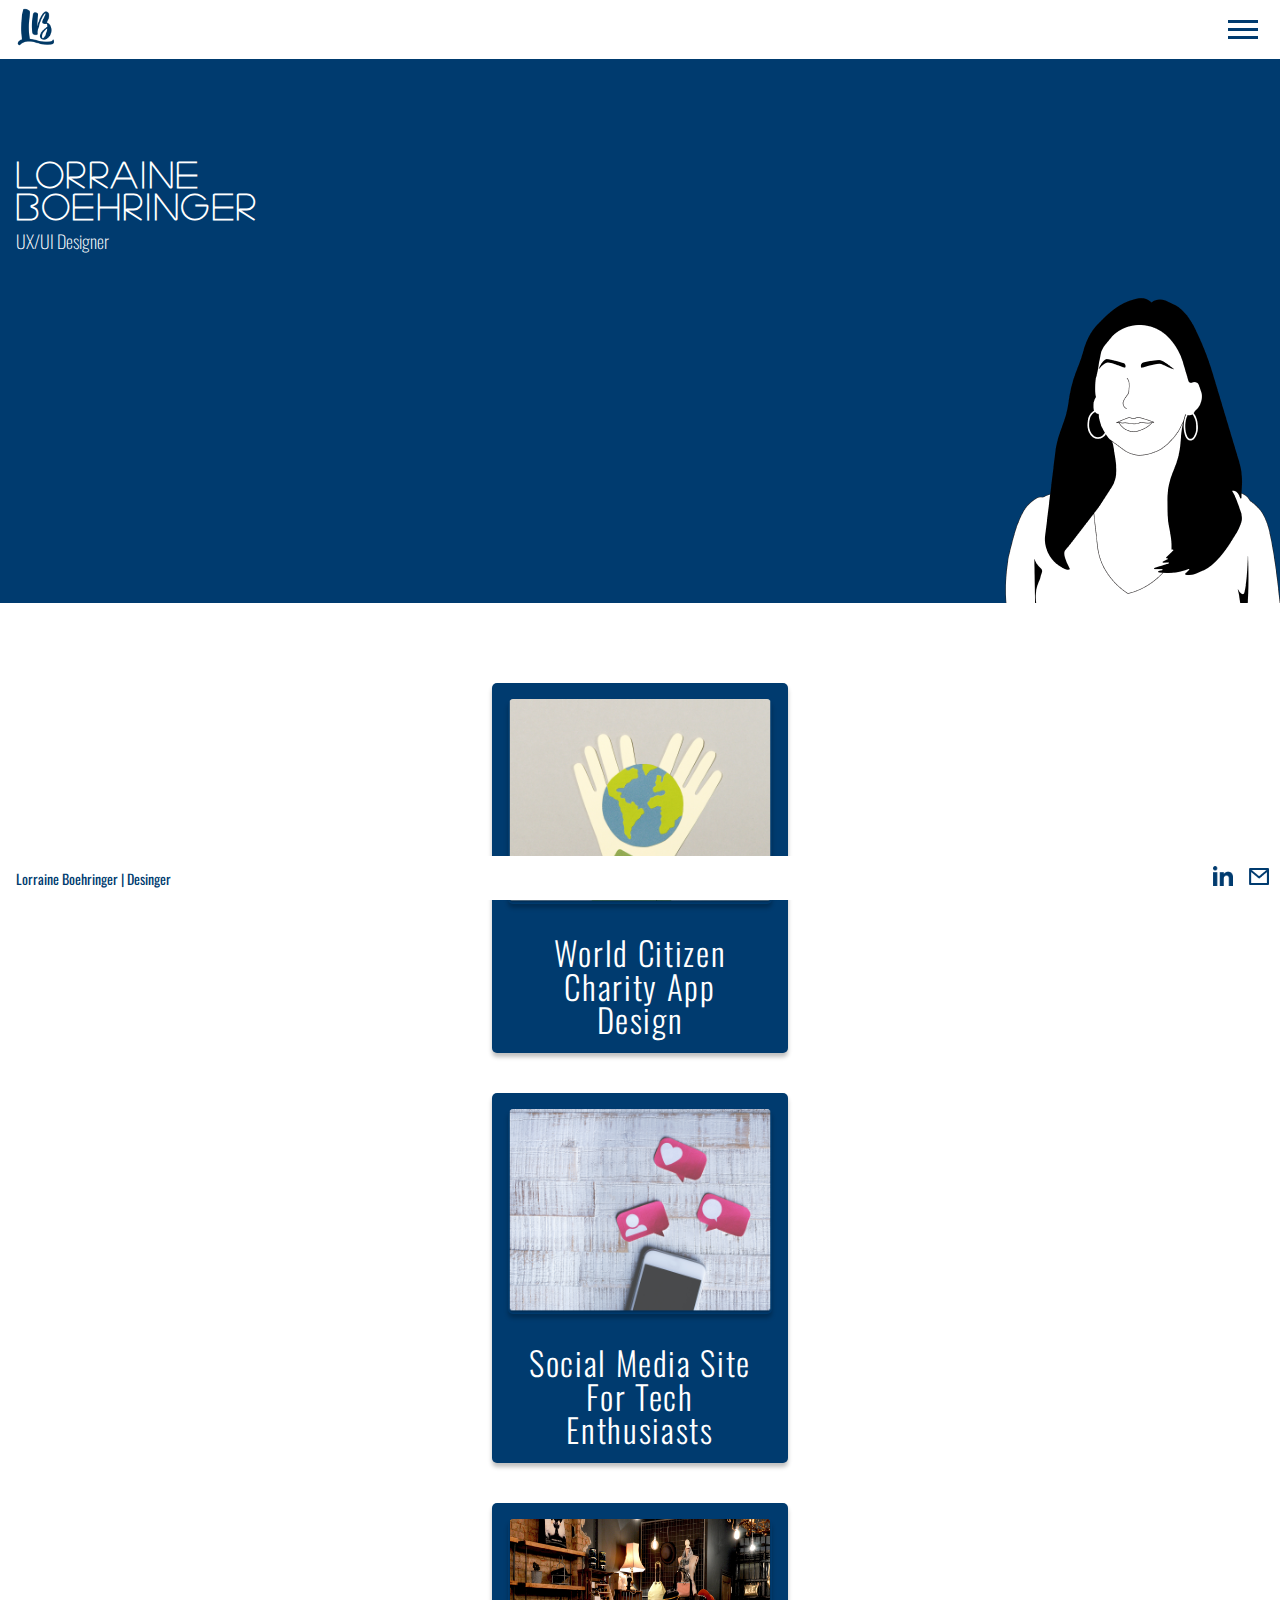
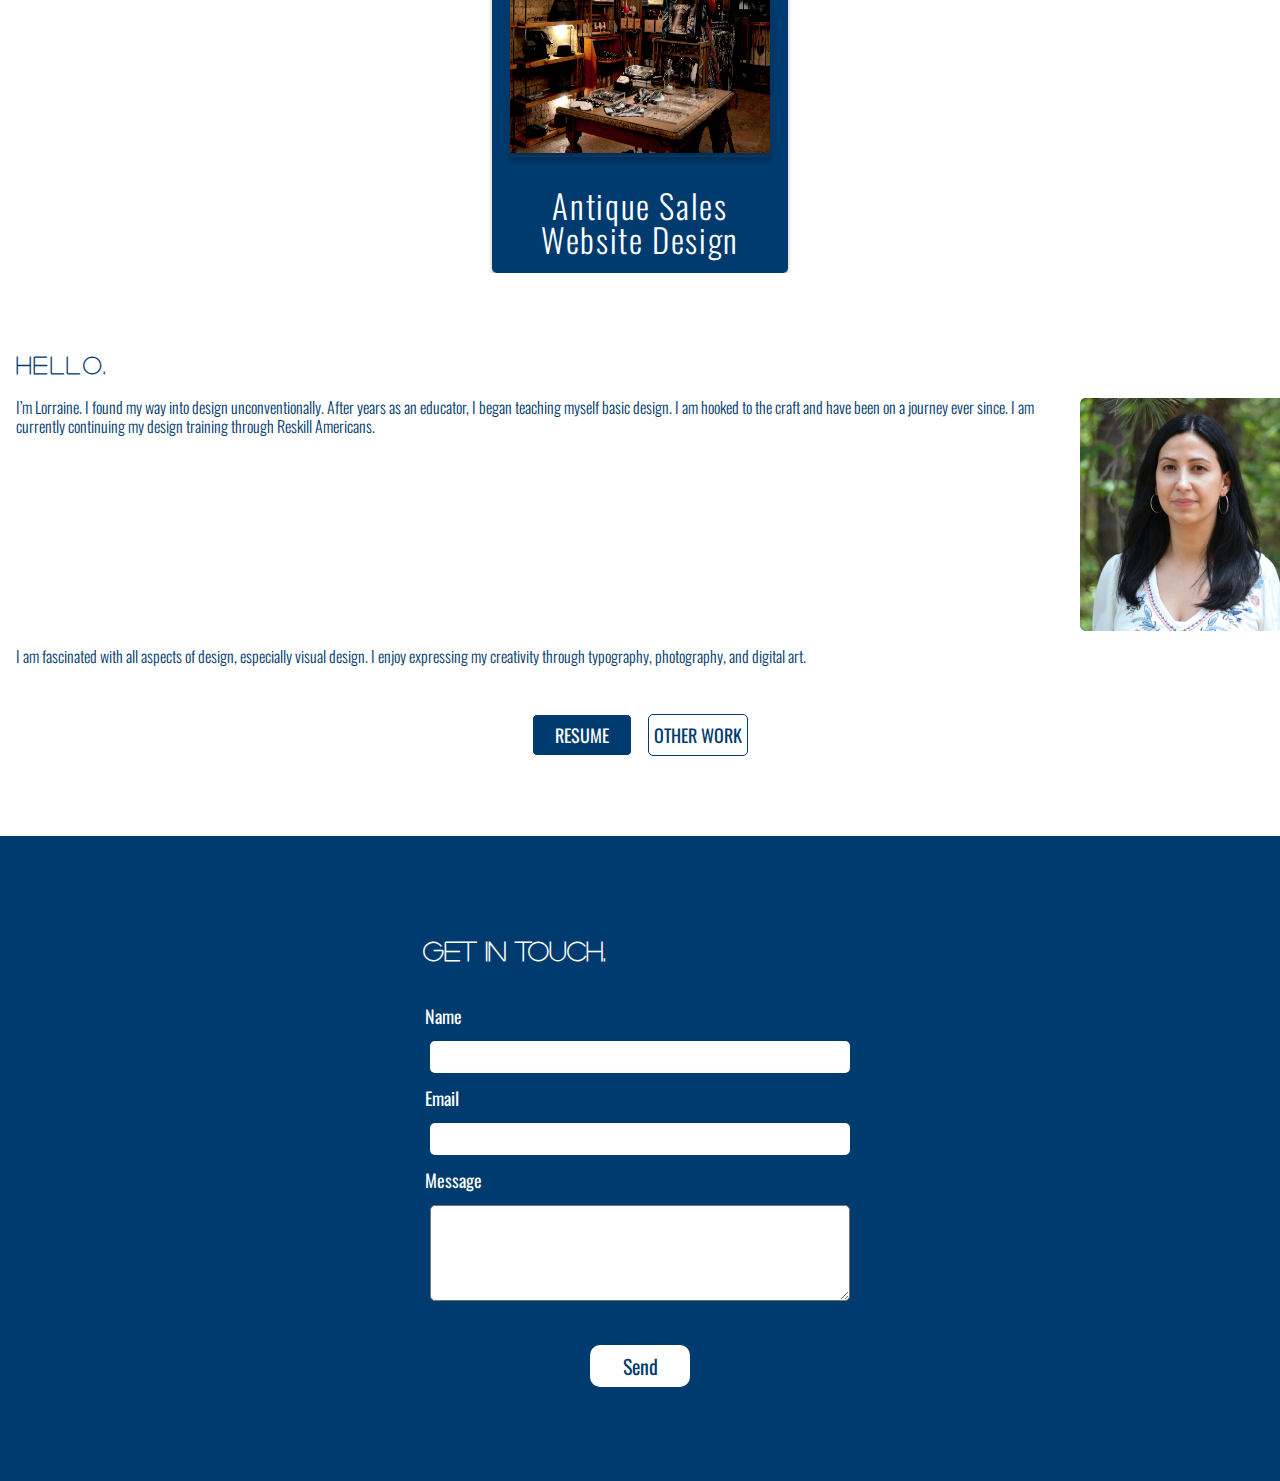
==== index.html @ 36d3a695 "mobile" ====
<!DOCTYPE html>
<html lang="en">

<head>
    <meta charset="UTF-8">
    <meta http-equiv="X-UA-Compatible" content="IE=edge">
    <meta name="viewport" content="width=device-width, initial-scale=1.0">
    <title>Lorraine Boehringer</title>
    <link rel="stylesheet" href="style.css">
    <link href="https://fonts.googleapis.com/css2?family=Oswald:wght@200;300;400;500&display=swap" rel="stylesheet">
</head>

<body>
    <nav>
        <div class="nav-bar">
            <a href="#"><img class="logo" src="img/LB Logo.png" alt=""></a>
        </div>
        <div class="hamB">
            <div class="line top-line"></div>
            <div class="line mid-line"></div>
            <div class="line bot-line"></div>
        </div>

        <ul class="nav-links">
            <li class="close">Close</li>
            <li><a href="#project-link">Work <img class="nav-icons" src="img/Work.png" alt="breifcase icon"></a></li>
            <li><a href="#about-link">About <img class="nav-icons" src="img/About.png"
                        alt="paper with exclamation point icon"></a></li>
            <li><a href="#contact-link">Contact <img class="nav-icons" src="img/Contact.png" alt="email icon"></a></li>
        </ul>
    </nav>

    <div class="overlay"></div>

    <div class="land-container">
        <div>
            <h1>Lorraine <br> Boehringer</h1>
            <h3>UX/UI Designer</h3>
        </div>
        <img class="lor-outline" src="img/LG.png" alt="drawing of Lorraine">
    </div>

    <div class="project-container">
        <div class="project-img">
            <img src="img/Rectangle 3.png" alt="">
            <p>World Citizen Charity App Design</p>
        </div>
        <div class="project-img">
            <img src="img/Rectangle 4.png" alt="">
            <p>Social Media Site For Tech Enthusiasts</p>
        </div>
        <div class="project-img">
            <img src="img/Rectangle 5.png" alt="">
            <p>Antique Sales Website Design</p>
        </div>
    </div>

    <div class="about-container">
        <h2>Hello.</h2>
        <div class="about-info">
            <div class="text-img">
                <p>I’m Lorraine. I found my way into design unconventionally. After years as an educator, I began
                    teaching
                    myself basic design. I am hooked to the craft and have been on a journey ever since. I am currently
                    continuing my design training through Reskill Americans.
                </p>
                <img src="img/LB Pic.png" alt="Lorraine">
            </div>

            <p>
                I am fascinated with all aspects of design, especially visual design. I enjoy expressing my creativity
                through typography, photography, and digital art.
            </p>
        </div>
        <div class="resume-container">
            <a href="#">
                <div class="resume-work resume">RESUME</div>
            </a>
            <a href="#">
                <div class="resume-work work">OTHER WORK</div>
            </a>
        </div>
    </div>

    <div class="email-container">
        <h2>GET IN TOUCH.</h2>
        <form class="email-form" action="https://formsubmit.co/logo1980@gmail.com" method="POST">
            <label for="name">Name</label>
            <input class="nameEmail" id="name" type="text" name="name" placeholder="" required>
            <label for="email">Email</label>
            <input class="nameEmail" id="email" type="email" name="email" placeholder="">
            <label for="message">Message</label>
            <textarea class="message-box" id="message" rows="5" cols="60" name="message" placeholder=""></textarea>
            <input type="hidden" name="_subject" value="New submission!">
            <!-- <input type="email" name="email" required> -->
            <!-- <input type="hidden" name="_next" value="https://yourdomain.co/thanks.html"> -->
            <button type="submit">Send</button>
        </form>
    </div>

    <footer>
        <p>Lorraine Boehringer | Desinger</p>
        <div class="foot-img-container">
            <a href="#"><img class="foot-img" src="img/linkedin.png" alt="linkedin icon"></a>
            <a href="#"><img class="foot-img" src="img/email.png" alt="linkedin icon"></a>
        </div>
    </footer>

    <script src="app.js"></script>
</body>


</html>
---- style.css ----
@font-face {
    font-family: 'Marzo';
    src: url(FontsFree-Net-marzo.ttf);
}

* {
    padding: 0;
    margin: 0;
    box-sizing: border-box;
}
  
body {
    display: flex;
    flex-direction: column;
    background-color: #003B6F;
    min-height: 100vh;
}

.nav-bar {
    position: fixed;
    width: 100%;
    background-color: #FFFFFF;
    display: flex;
    justify-content: space-between;
    align-items: center;
}

.logo {
    width: 40px;
    height: auto;
    margin: 8px 0 8px 16px;
}

.nav-links {
    display: flex;
    flex-direction: column;
    /* justify-content: space-around; */
    align-items: flex-end;
    text-decoration: none;
    list-style: none;
    gap: 35px;
    margin-right: 40px;
    font-family: 'Oswald', sans-serif;
    font-size: 14px;

    /* margin-left: auto; */
    position: fixed;
    top: 0;
    right: -40px;
    background-color: #FFFFFF;
    height: 100vh;
    width: 80%;
    clip-path: inset(0% 0% 0% 100%);
    -webkit-clip-path: inset(0% 0% 0% 100%);
    transition: all 1s ease-out;
    z-index: 3;
}

.nav-links li {
    padding: 15px 25px 0 0;
}

.close {
    margin: 2px 46px 0 0;
    cursor: pointer;
}

.nav-icons {
    height: 24px;
    width: auto;
}

.nav-links a {
    text-decoration: none;
    color: #003B6F;
    display: flex;
    align-self: center;
    gap: 24px;
}

.nav-links.open {
    /* how far the mobile nav extends */
    clip-path: inset(0% 0% 0% 0%);
    -webkit-clip-path: inset(0% 0% 0% 0%);
    background-color: #FFFFFF;
}

.nav-links a:hover,
.close:hover {
    color: #A33E94;
}

.hamB {
    position: fixed;
    cursor: pointer;
    right: 1px;
    top: 15px;
    /* transform: translate(-5%, -50%); */
    z-index: 4;
    margin-right: 16px;
}

.hamB:hover .line{
    background: #A33E94;
}

.line {
    width: 30px;
    height: 3px;
    background: #003B6F;;
    margin: 5px;
    /* speed/effect of hamB to x */
    transition: transform 150ms ease-in-out, opacity 200ms linear;
}



/* rotates one line into part of the X */
.open .mid-line {
    transform: rotate(45deg);
}
  
/* makes one line dissapear */
.open .top-line {
    opacity: 0;
}
  
/* rotates another line into part of the X */
.open .bot-line {
    transform: rotate(135deg) translate(-6px, 5px);
}


.overlay {
    position: fixed; /* Sit on top of the page content */
    display: none; /* Hidden by default */
    width: 100%; /* Full width (cover the whole page) */
    height: 100%; /* Full height (cover the whole page) */
    top: 0;
    left: 0;
    right: 0;
    bottom: 0;
    background-color: rgba(0,0,0,0.5); /* Black background with opacity */
    z-index: 1;
    /* cursor: pointer; */
}

.open .overlay {
    display: initial;
}

.land-container {
    display: flex;
    flex-direction: column;
    justify-content: space-between;
    /* flex-grow: 1; */
    color: #FFFFFF;
    
    gap: 28px;
}

.land-container h1 {
    font-family: 'Marzo', sans-serif;
    font-size: 36px;
    margin: 160px 0 4px 16px;
    letter-spacing: 0.1em;
    line-height: 89.98%;
    /* font-style: normal; */
    /* font-weight: 400; */
}

.land-container h3 {
    font-size: 18px;
    font-family: 'Oswald', sans-serif;
    font-style: normal;
    font-weight: 200;
    font-size: 18px;
    line-height: 27px;
    margin: 0 0 0 16px;
}

.lor-outline {
    width: 278px;
    /* width: 400px; */
    height: auto;
    /* margin-left: 82px; */
    align-self: flex-end;
    /* width: 890px;
    height: 589px; */
}

.project-container {
    display: flex;
    flex-direction: column;
    background-color: #FFFFFF;
    gap: 40px;
    padding-top: 80px;
}

.project-img {
    display: flex;
    flex-direction: column;
    align-items: center;
    justify-content: center;
    background: #003B6F;
    box-shadow: 0px 4px 4px rgba(0, 0, 0, 0.25);
    border-radius: 5px;
    align-self: center;
    width: 296px;
    height: 370px;
    margin: 0 32px 0 32px;
}

.project-img img {
    width: 264px;
    height: 238px;
    box-shadow: 0px 4px 4px rgba(0, 0, 0, 0.25);
    border-radius: 5px;
    margin: 16px 16px 0 16px;
}

.project-img p {
    font-family: 'Oswald', sans-serif;
    font-weight: 300;
    font-size: 33px;
    line-height: 102.48%;
    text-align: center;
    letter-spacing: 0.05em;
    color: #FFFFFF;
    margin: 32px 30px 16px 30px;
}

.about-container {
    display: flex;
    flex-direction: column;
    align-items: center;
    background: #FFFFFF;
    
}

.about-container h2 {
    align-self: flex-start;
    color: #003B6F;
    font-family: 'Marzo', sans-serif;
    font-size: 24px;
    letter-spacing: 0.1em;
    text-align: left;
    margin: 84px 0 24px 16px;
}

.about-info {
    font-family: 'Oswald', sans-serif;
    font-size: 16px;
    font-style: normal;
    font-weight: 300;
    line-height: 120%;
    text-align: left;
    color: #003B6F;
    margin-left: 16px;
}

.text-img {
    display: flex;
    /* margin-bottom: 32px; */
}

.text-img img {
    width: 200px;
    height: 233px;
    border-radius: 5px 0px 0px 5px;
    margin-bottom: 16px;
}

.resume-container {
    display: flex;
    justify-content: center;
    font-family: 'Oswald', sans-serif;
    font-size: 18px;
    line-height: 27px;
    text-decoration: none;
    gap: 16px;
    margin-top: 32px;
}

.resume-container a {
    text-decoration: none;
}

.resume-work {
    width: 100px;
    height: 42px;
    border-radius: 5px;
    display: flex;
    align-items: center;
    justify-content: center;
    margin: 16px 0 80px 0;
}

.resume {
    background: #003B6F;
    color: #FFFFFF;
    border: 1px solid #FFFFFF;
}

.work {
    background: #FFFFFF;
    color: #003B6F;
    border: 1px solid #003B6F;
}

.email-container {
    display: flex;
    flex-direction: column;
    align-self: center;
    gap: 10px;
    /* width: 90%; */
    /* max-width: 700px; */
    /* height: fit-content; */
    /* font-family: 'Roboto', sans-serif; */
    font-size: 18px;
    color: white;
    padding: 10px 10px 20px 10px;
}

.email-container h2 {
    font-family: 'Marzo', sans-serif;
    margin: 96px 0 32px 16px;
}

.email-form {
    display: flex;
    flex-direction: column;
    align-self: center;
    align-items: center;
    /* width: 100%; */
    /* height: fit-content; */
    gap: 12px;
    /* margin-top: 20px; */
    font-family: 'Oswald', sans-serif;
}

.email-form label {
    align-self: flex-start;
    margin-left: 18px;
}



.email-form input {
    width: 90%;
    border-radius: 5px;
    border-style: none;
    padding: 15px;
    /* font-family: 'Oswald', sans-serif; */
    font-size: 15px;
}

.nameEmail {
    height: 32px;
}

.message-box {
    height: 96px;
    width: 90%;
    border-radius: 5px;
    padding: 15px;
    font-family: 'Oswald', sans-serif;
    font-size: 15px;
}

.email-form button {
    border-radius: 10px;
    background-color: white;
    width: 100px;
    height: 42px;
    /* height: 50px;
    width: 90%; */
    align-self: center;
    border-style: none;
    margin: 32px 0 74px 0;
    font-family: 'Oswald', sans-serif;
    font-size: 20px;
    color: #003B6F;

    background: #FFFFFF;

}

footer {
    position: fixed;
    bottom: 0px;
    width: 100%;
    font-family: 'Oswald', sans-serif;
    font-size: 14px;
    /* font-weight: 300; */
    background-color: #FFFFFF;
    color: #003B6F;
    /* height: 56px; */
    display: flex;
    justify-content: space-between;
    align-items: center;
    padding: 10px 0 10px 16px;
    /* z-index: 1; */
}

.foot-img-container {
    display: flex;
    align-items: center;
    gap: 16px;
    margin-right: 11px;
}

.foot-img {
    width: 20px;
    height: auto;
}
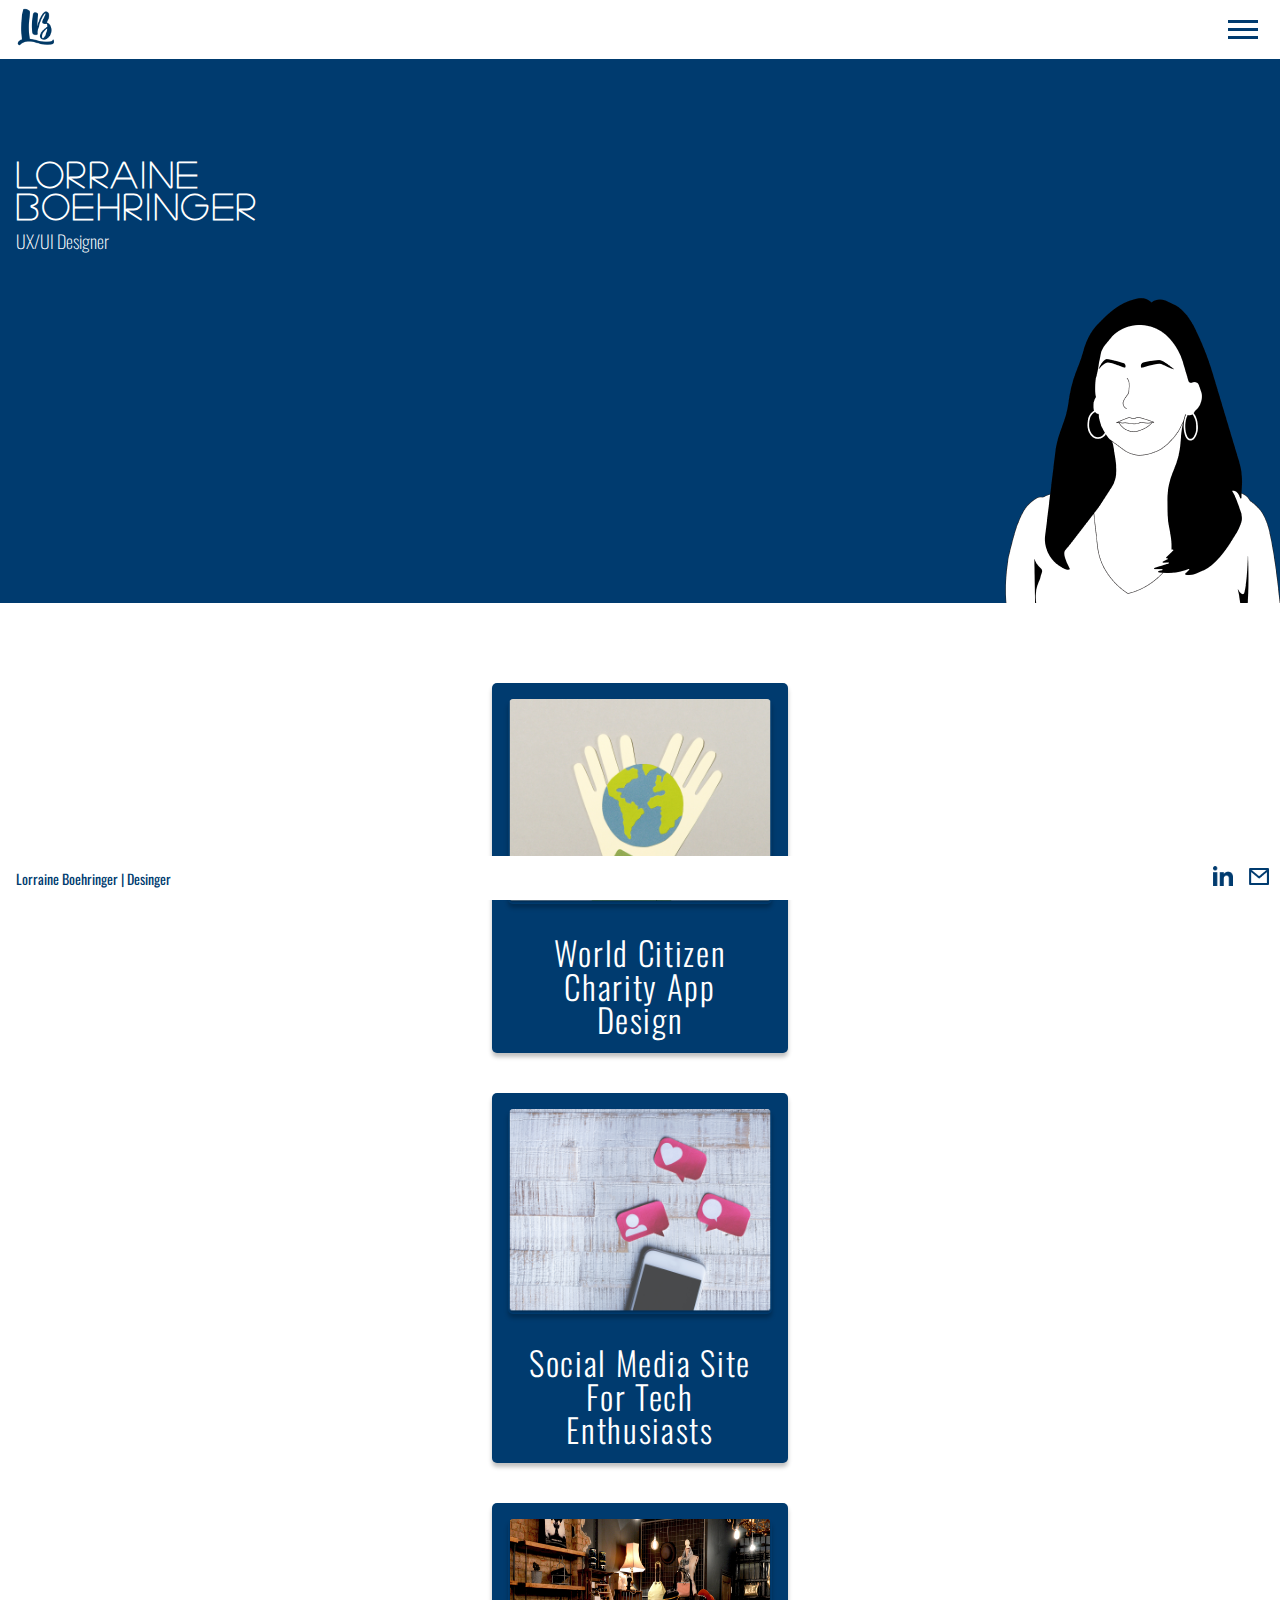
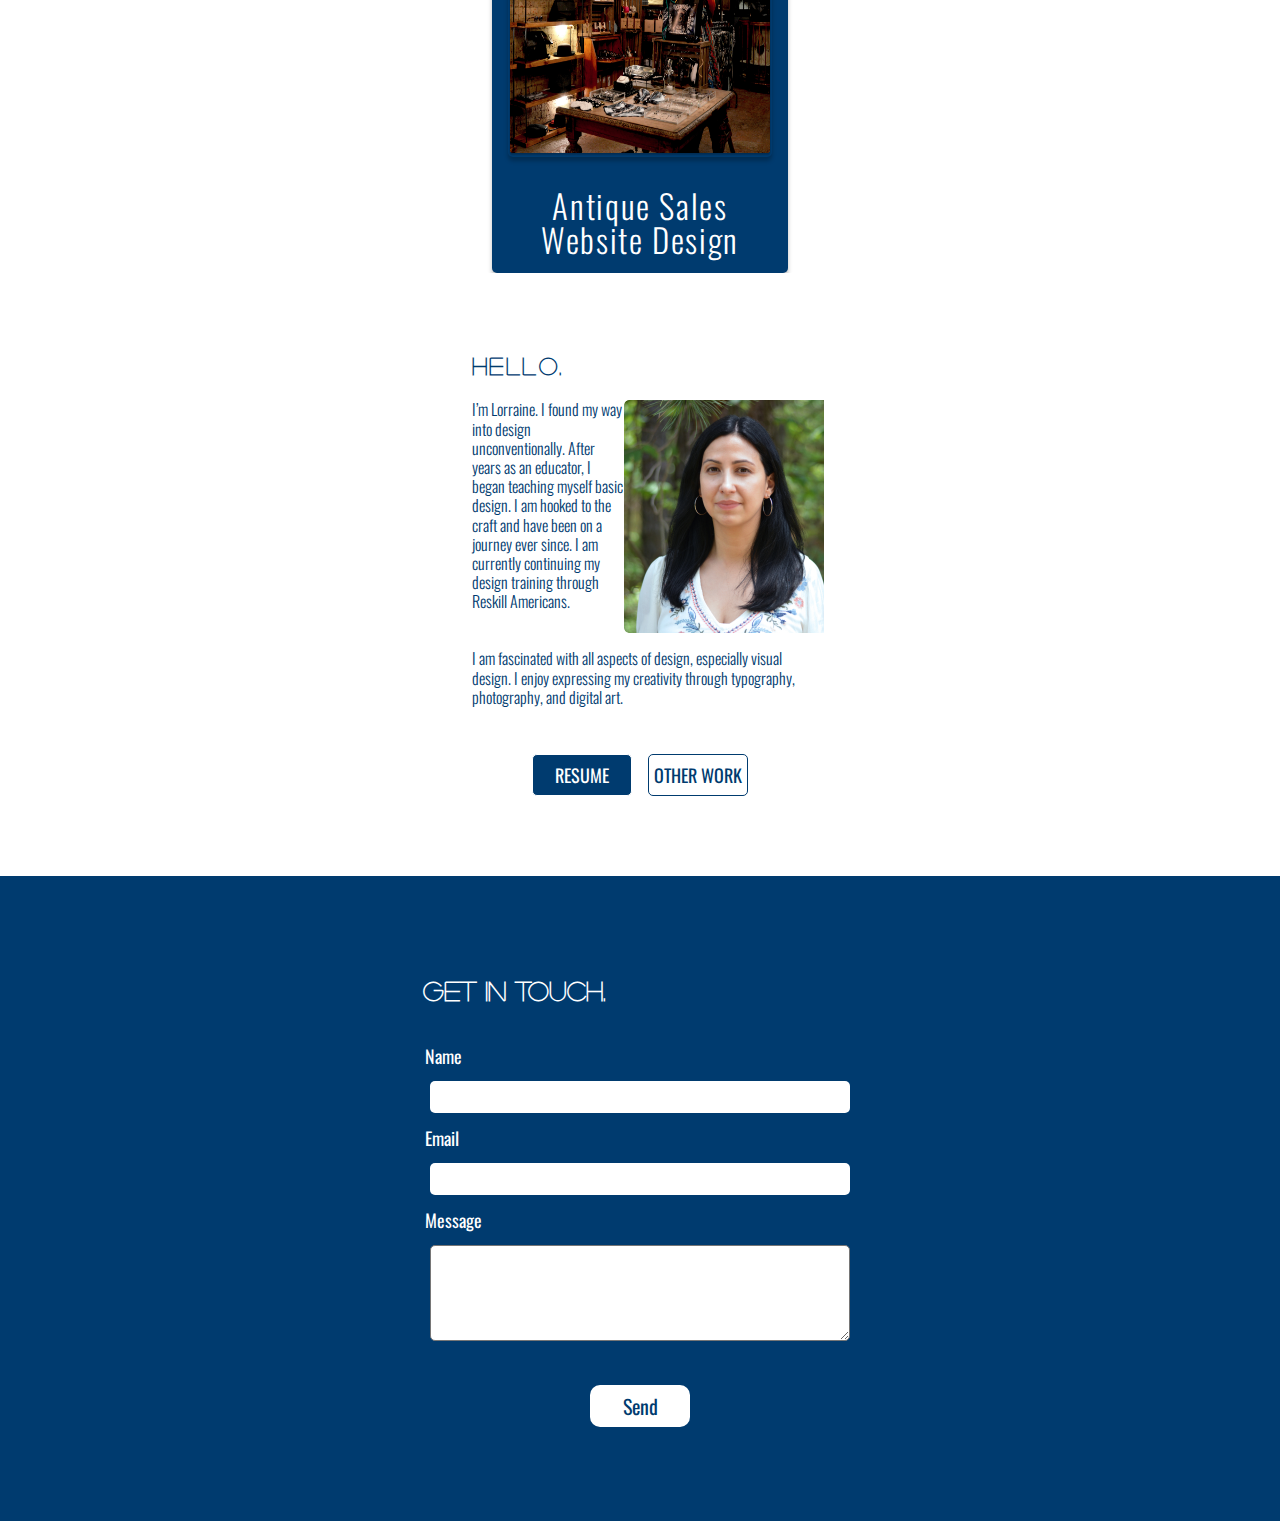
==== commit e9823ad7: "mobile about fix" ====
--- a/index.html
+++ b/index.html
@@ -56,8 +56,8 @@
     </div>
 
     <div class="about-container">
-        <h2>Hello.</h2>
         <div class="about-info">
+            <h2>Hello.</h2>
             <div class="text-img">
                 <p>I’m Lorraine. I found my way into design unconventionally. After years as an educator, I began
                     teaching
@@ -67,7 +67,7 @@
                 <img src="img/LB Pic.png" alt="Lorraine">
             </div>
 
-            <p>
+            <p class="about-bottom">
                 I am fascinated with all aspects of design, especially visual design. I enjoy expressing my creativity
                 through typography, photography, and digital art.
             </p>
@@ -84,7 +84,7 @@
 
     <div class="email-container">
         <h2>GET IN TOUCH.</h2>
-        <form class="email-form" action="https://formsubmit.co/logo1980@gmail.com" method="POST">
+        <form class="email-form" action="https://formsubmit.co/lboehringer10@gmail.com" method="POST">
             <label for="name">Name</label>
             <input class="nameEmail" id="name" type="text" name="name" placeholder="" required>
             <label for="email">Email</label>
--- a/style.css
+++ b/style.css
@@ -100,9 +100,9 @@
     margin-right: 16px;
 }
 
-.hamB:hover .line{
+/* .hamB:hover .line{
     background: #A33E94;
-}
+} */
 
 .line {
     width: 30px;
@@ -245,7 +245,7 @@
     font-size: 24px;
     letter-spacing: 0.1em;
     text-align: left;
-    margin: 84px 0 24px 16px;
+    margin: 84px 0 24px 0;
 }
 
 .about-info {
@@ -264,11 +264,21 @@
     /* margin-bottom: 32px; */
 }
 
+.text-img p {
+    width: 152px;
+    height: 209px;
+}
+
 .text-img img {
     width: 200px;
     height: 233px;
     border-radius: 5px 0px 0px 5px;
     margin-bottom: 16px;
+}
+
+.about-bottom {
+    width: 344px;
+    height: 57px;
 }
 
 .resume-container {
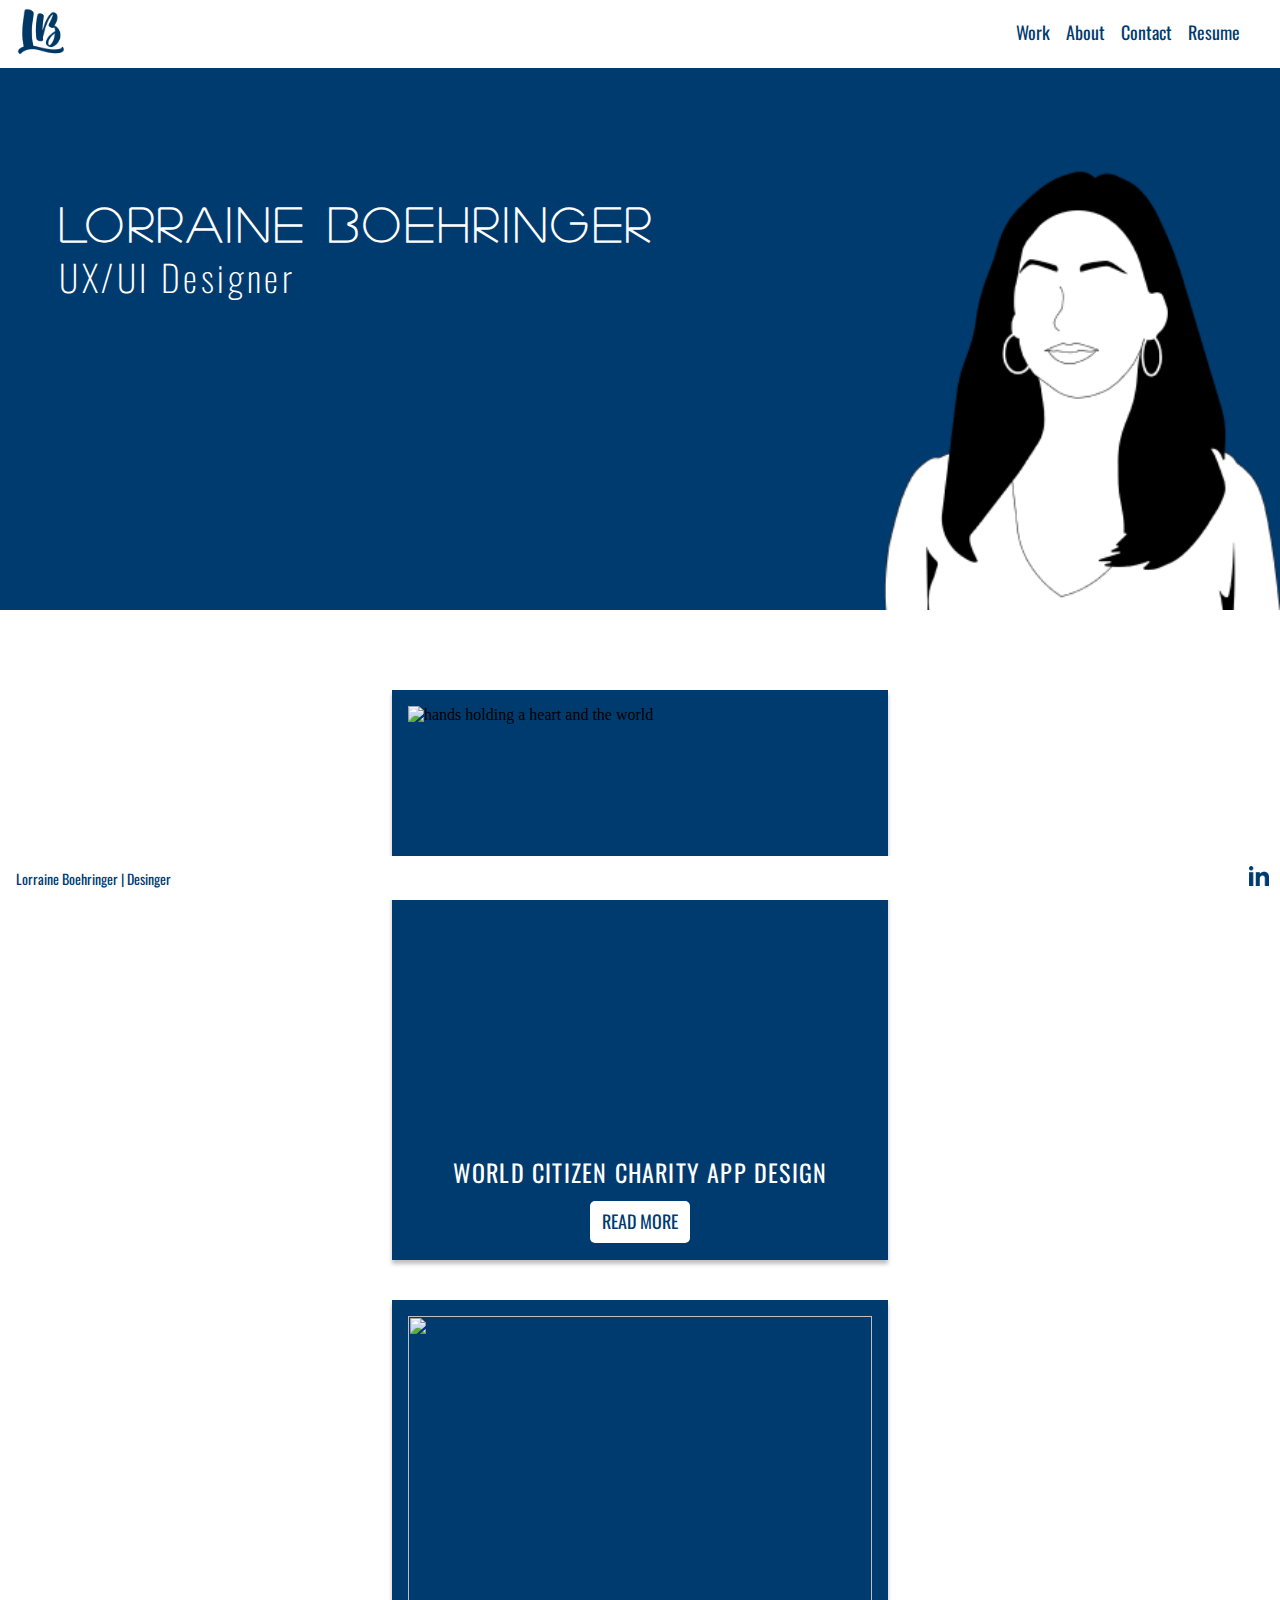
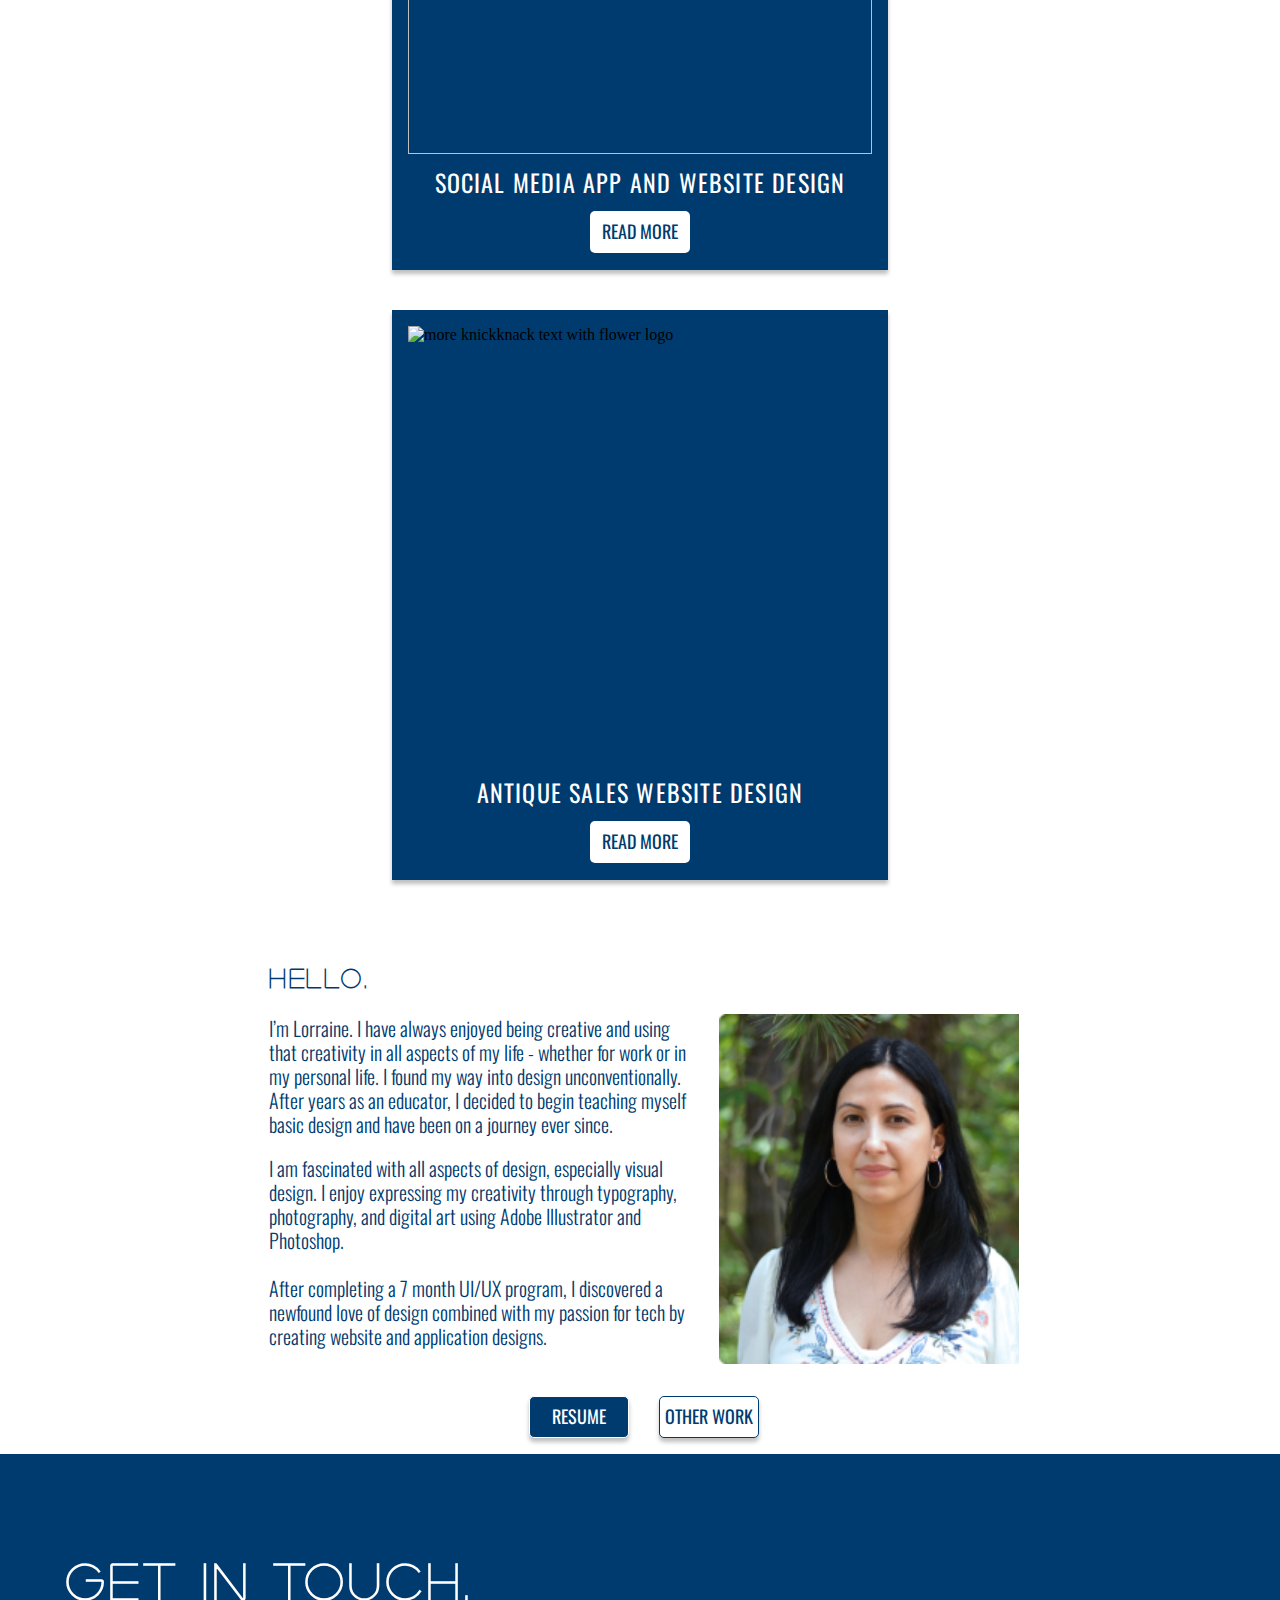
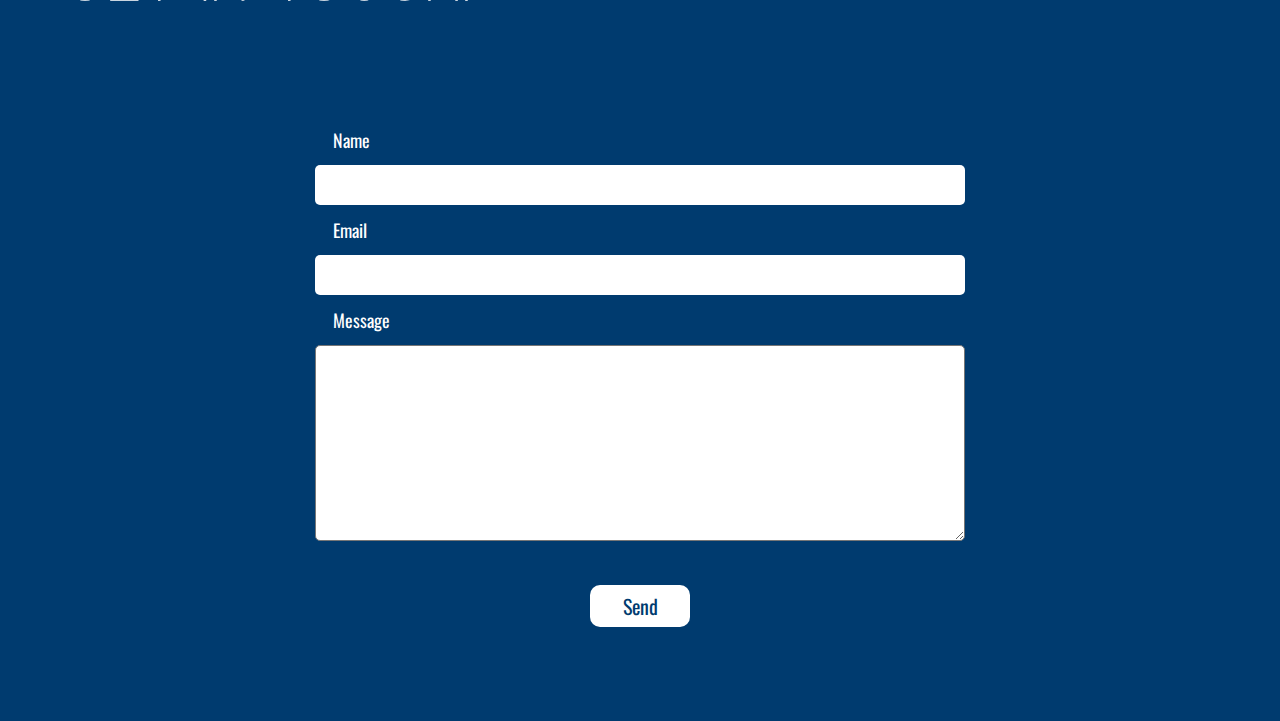
==== commit 61aa9caf: "project pages path fix" ====
--- a/index.html
+++ b/index.html
@@ -13,7 +13,7 @@
 <body>
     <nav>
         <div class="nav-bar">
-            <a href="#"><img class="logo" src="img/LB Logo.png" alt=""></a>
+            <a href="#"><img class="logo" src="img/LB Logo.png" alt="initials LG"></a>
         </div>
         <div class="hamB">
             <div class="line top-line"></div>
@@ -22,92 +22,104 @@
         </div>
 
         <ul class="nav-links">
-            <li class="close">Close</li>
             <li><a href="#project-link">Work <img class="nav-icons" src="img/Work.png" alt="breifcase icon"></a></li>
             <li><a href="#about-link">About <img class="nav-icons" src="img/About.png"
                         alt="paper with exclamation point icon"></a></li>
             <li><a href="#contact-link">Contact <img class="nav-icons" src="img/Contact.png" alt="email icon"></a></li>
+            <li><a target="_blank" href="Lorraine's Resume.pdf">Resume <img class="nav-icons" src="img/Resume.png" alt="resume icon"></a></li>
         </ul>
     </nav>
 
     <div class="overlay"></div>
 
-    <div class="land-container">
+    <header class="land-container ">
         <div>
-            <h1>Lorraine <br> Boehringer</h1>
-            <h3>UX/UI Designer</h3>
+            <h1>Lorraine Boehringer</h1>
+            <h2>UX/UI Designer</h2>
         </div>
         <img class="lor-outline" src="img/LG.png" alt="drawing of Lorraine">
-    </div>
+    </header>
 
-    <div class="project-container">
-        <div class="project-img">
-            <img src="img/Rectangle 3.png" alt="">
-            <p>World Citizen Charity App Design</p>
+    <main>
+        <div class="project-container" id="project-link">
+            <div class="project-img">
+                <img src="img/hands.png" alt="hands holding a heart and the world">
+                <div class="project-button-container">
+                    <p class="project-title">WORLD CITIZEN CHARITY APP DESIGN</p>
+                    <p class="project-description">Donating made easier</p>
+                    <a href="project-1.html">
+                        <p>READ MORE</p>
+                    </a>
+                </div>
+            </div>
+            <div class="project-img proj-2">
+                <img src="img/SMA.png" alt="">
+                <div class="project-button-container">
+                    <p class="project-title">SOCIAL MEDIA APP AND WEBSITE DESIGN</p>
+                    <p class="project-description">Social media for tech enthusiasts</p>
+                    <a href="project-2.html">
+                        <p>READ MORE</p>
+                    </a>
+                </div>
+            </div>
+            <div class="project-img proj-3">
+                <img src="img/more knick.png" alt="more knickknack text with flower logo">
+                <div class="project-button-container">
+                    <p class="project-title">ANTIQUE SALES WEBSITE DESIGN</p>
+                    <p class="project-description">Antique e-Commerce</p>
+                    <a href="project-3.html">
+                        <p>READ MORE</p>
+                    </a>
+                </div>
+            </div>
         </div>
-        <div class="project-img">
-            <img src="img/Rectangle 4.png" alt="">
-            <p>Social Media Site For Tech Enthusiasts</p>
+
+        <div class="about-container" id="about-link">
+            <div class="about-info">
+                <h3 class="hello">Hello.</h3>
+                <p class="p1">I’m Lorraine. I have always enjoyed being creative and using that creativity in all aspects of my life - whether for work or in my personal life. I found my way into design unconventionally. After years as an educator, I decided to begin teaching myself basic design and have been on a journey ever since.
+
+                </p>
+                <p class="p2">
+                    I am fascinated with all aspects of design, especially visual design. I enjoy expressing my creativity through typography, photography, and digital art using Adobe Illustrator and Photoshop.
+                    <br><br>
+                    After completing a 7 month UI/UX program, I discovered a newfound love of design combined with my passion for tech by creating website and application designs.
+                </p>
+                <img class="about-pic" src="img/LB Pic.png" alt="Lorraine">
+                <div class="resume-container" id="resume-link">
+                    <a target="_blank" href="Lorraine's Resume.pdf">
+                        <div class="resume-work resume">RESUME</div>
+                    </a>
+                    <a href="works.html">
+                        <div class="resume-work work">OTHER WORK</div>
+                    </a>
+                </div>
+            </div>
         </div>
-        <div class="project-img">
-            <img src="img/Rectangle 5.png" alt="">
-            <p>Antique Sales Website Design</p>
+
+        <div class="email-container" id="contact-link">
+            <h3>GET IN TOUCH.</h3>
+            <form class="email-form" action="https://formsubmit.co/8f94d737845ba49ca074ce85534a47a4" method="POST">
+                <label for="name">Name</label>
+                <input class="nameEmail" id="name" type="text" name="name" placeholder="" required>
+                <label for="email">Email</label>
+                <input class="nameEmail" id="email" type="email" name="email" placeholder="">
+                <label for="message">Message</label>
+                <textarea class="message-box" id="message" rows="5" cols="60" name="message" placeholder=""></textarea>
+                <input type="hidden" name="_subject" value="Lorraine's Portfolio">
+                <input type="hidden" name="_next" value="https://loboeh.github.io/portfolio/e-response.html">
+                <button type="submit">Send</button>
+            </form>
         </div>
-    </div>
-
-    <div class="about-container">
-        <div class="about-info">
-            <h2>Hello.</h2>
-            <div class="text-img">
-                <p>I’m Lorraine. I found my way into design unconventionally. After years as an educator, I began
-                    teaching
-                    myself basic design. I am hooked to the craft and have been on a journey ever since. I am currently
-                    continuing my design training through Reskill Americans.
-                </p>
-                <img src="img/LB Pic.png" alt="Lorraine">
-            </div>
-
-            <p class="about-bottom">
-                I am fascinated with all aspects of design, especially visual design. I enjoy expressing my creativity
-                through typography, photography, and digital art.
-            </p>
-        </div>
-        <div class="resume-container">
-            <a href="#">
-                <div class="resume-work resume">RESUME</div>
-            </a>
-            <a href="#">
-                <div class="resume-work work">OTHER WORK</div>
-            </a>
-        </div>
-    </div>
-
-    <div class="email-container">
-        <h2>GET IN TOUCH.</h2>
-        <form class="email-form" action="https://formsubmit.co/lboehringer10@gmail.com" method="POST">
-            <label for="name">Name</label>
-            <input class="nameEmail" id="name" type="text" name="name" placeholder="" required>
-            <label for="email">Email</label>
-            <input class="nameEmail" id="email" type="email" name="email" placeholder="">
-            <label for="message">Message</label>
-            <textarea class="message-box" id="message" rows="5" cols="60" name="message" placeholder=""></textarea>
-            <input type="hidden" name="_subject" value="New submission!">
-            <!-- <input type="email" name="email" required> -->
-            <!-- <input type="hidden" name="_next" value="https://yourdomain.co/thanks.html"> -->
-            <button type="submit">Send</button>
-        </form>
-    </div>
-
+    </main>
+    
     <footer>
         <p>Lorraine Boehringer | Desinger</p>
         <div class="foot-img-container">
-            <a href="#"><img class="foot-img" src="img/linkedin.png" alt="linkedin icon"></a>
-            <a href="#"><img class="foot-img" src="img/email.png" alt="linkedin icon"></a>
+            <a href="https://www.linkedin.com/in/loboeh/" target="_blank" rel="noreferrer"><img class="foot-img" src="img/linkedin.png" alt="linkedin icon"></a>
         </div>
     </footer>
 
-    <script src="app.js"></script>
+    <script src="script.js"></script>
 </body>
-
-
 </html>--- a/style.css
+++ b/style.css
@@ -7,6 +7,11 @@
     padding: 0;
     margin: 0;
     box-sizing: border-box;
+    scroll-padding-top: 40px;
+}
+
+html {
+    scroll-behavior: smooth;
 }
   
 body {
@@ -14,6 +19,10 @@
     flex-direction: column;
     background-color: #003B6F;
     min-height: 100vh;
+}
+
+a {
+    text-decoration: none;
 }
 
 .nav-bar {
@@ -34,16 +43,16 @@
 .nav-links {
     display: flex;
     flex-direction: column;
-    /* justify-content: space-around; */
-    align-items: flex-end;
+    align-items: center;
+    justify-content: center;
     text-decoration: none;
     list-style: none;
-    gap: 35px;
+    gap: 43px;
     margin-right: 40px;
     font-family: 'Oswald', sans-serif;
-    font-size: 14px;
-
-    /* margin-left: auto; */
+    font-size: 18px;
+    line-height: 27px;
+    text-transform: uppercase;
     position: fixed;
     top: 0;
     right: -40px;
@@ -52,12 +61,8 @@
     width: 80%;
     clip-path: inset(0% 0% 0% 100%);
     -webkit-clip-path: inset(0% 0% 0% 100%);
-    transition: all 1s ease-out;
+    transition: all .5s ease-out;
     z-index: 3;
-}
-
-.nav-links li {
-    padding: 15px 25px 0 0;
 }
 
 .close {
@@ -66,16 +71,15 @@
 }
 
 .nav-icons {
-    height: 24px;
-    width: auto;
+    height: auto;
+    width: 30px;
 }
 
 .nav-links a {
-    text-decoration: none;
     color: #003B6F;
     display: flex;
     align-self: center;
-    gap: 24px;
+    gap: 43px;
 }
 
 .nav-links.open {
@@ -95,14 +99,9 @@
     cursor: pointer;
     right: 1px;
     top: 15px;
-    /* transform: translate(-5%, -50%); */
     z-index: 4;
     margin-right: 16px;
 }
-
-/* .hamB:hover .line{
-    background: #A33E94;
-} */
 
 .line {
     width: 30px;
@@ -113,8 +112,6 @@
     transition: transform 150ms ease-in-out, opacity 200ms linear;
 }
 
-
-
 /* rotates one line into part of the X */
 .open .mid-line {
     transform: rotate(45deg);
@@ -130,19 +127,17 @@
     transform: rotate(135deg) translate(-6px, 5px);
 }
 
-
 .overlay {
-    position: fixed; /* Sit on top of the page content */
-    display: none; /* Hidden by default */
-    width: 100%; /* Full width (cover the whole page) */
-    height: 100%; /* Full height (cover the whole page) */
+    position: fixed;
+    display: none;
+    width: 100%;
+    height: 100%;
     top: 0;
     left: 0;
     right: 0;
     bottom: 0;
-    background-color: rgba(0,0,0,0.5); /* Black background with opacity */
+    background-color: rgba(0,0,0,0.5);
     z-index: 1;
-    /* cursor: pointer; */
 }
 
 .open .overlay {
@@ -153,9 +148,7 @@
     display: flex;
     flex-direction: column;
     justify-content: space-between;
-    /* flex-grow: 1; */
     color: #FFFFFF;
-    
     gap: 28px;
 }
 
@@ -165,11 +158,9 @@
     margin: 160px 0 4px 16px;
     letter-spacing: 0.1em;
     line-height: 89.98%;
-    /* font-style: normal; */
-    /* font-weight: 400; */
-}
-
-.land-container h3 {
+}
+
+.land-container h2 {
     font-size: 18px;
     font-family: 'Oswald', sans-serif;
     font-style: normal;
@@ -181,119 +172,140 @@
 
 .lor-outline {
     width: 278px;
-    /* width: 400px; */
     height: auto;
-    /* margin-left: 82px; */
     align-self: flex-end;
-    /* width: 890px;
-    height: 589px; */
 }
 
 .project-container {
     display: flex;
     flex-direction: column;
+    align-items: center;
     background-color: #FFFFFF;
     gap: 40px;
-    padding-top: 80px;
+    padding: 80px 0 40PX 0;
+}
+
+.project-description {
+    display:  none;
 }
 
 .project-img {
     display: flex;
     flex-direction: column;
     align-items: center;
-    justify-content: center;
     background: #003B6F;
+    width: 296px;
+    height: 394px;
     box-shadow: 0px 4px 4px rgba(0, 0, 0, 0.25);
-    border-radius: 5px;
-    align-self: center;
-    width: 296px;
-    height: 370px;
-    margin: 0 32px 0 32px;
+    padding: 16px;
 }
 
 .project-img img {
     width: 264px;
     height: 238px;
-    box-shadow: 0px 4px 4px rgba(0, 0, 0, 0.25);
-    border-radius: 5px;
-    margin: 16px 16px 0 16px;
-}
-
-.project-img p {
-    font-family: 'Oswald', sans-serif;
-    font-weight: 300;
-    font-size: 33px;
+    object-fit: cover;
+}
+
+.project-button-container {
+    display: flex;
+    flex-direction: column;
+    align-items: center;
+    font-family: 'Oswald', sans-serif;
+    color: #FFFFFF;
+}
+
+.project-title {
+    font-size: 24px;
     line-height: 102.48%;
     text-align: center;
     letter-spacing: 0.05em;
-    color: #FFFFFF;
-    margin: 32px 30px 16px 30px;
+    padding: 16px;
+}
+
+.project-button-container a {
+    display: flex;
+    align-items: center;
+    justify-content: center;
+    width: 100px;
+    height: 42px;
+    background: #FFFFFF;
+    border-radius: 5px;
+}
+
+.project-img a p {
+    color: #003B6F;
+    font-family: 'Oswald', sans-serif;
+    font-size: 18px;
+    line-height: 27px;
+    padding: 0 1px 0 1px;
 }
 
 .about-container {
     display: flex;
     flex-direction: column;
     align-items: center;
-    background: #FFFFFF;
-    
-}
-
-.about-container h2 {
-    align-self: flex-start;
-    color: #003B6F;
-    font-family: 'Marzo', sans-serif;
-    font-size: 24px;
-    letter-spacing: 0.1em;
-    text-align: left;
-    margin: 84px 0 24px 0;
+    background: #FFFFFF; 
 }
 
 .about-info {
+    display: grid;
+    grid-template-areas: 'h3 h3'
+                        'p1 img'
+                         'p2 p2'
+                         'buttons buttons';
+    width: 352px; 
     font-family: 'Oswald', sans-serif;
     font-size: 16px;
-    font-style: normal;
     font-weight: 300;
     line-height: 120%;
     text-align: left;
     color: #003B6F;
-    margin-left: 16px;
-}
-
-.text-img {
-    display: flex;
-    /* margin-bottom: 32px; */
-}
-
-.text-img p {
-    width: 152px;
-    height: 209px;
-}
-
-.text-img img {
+    margin-left: 8px;
+}
+
+.hello {
+    grid-area: h3;
+    align-self: flex-start;
+    font-family: 'Marzo', sans-serif;
+    font-size: 24px;
+    font-style: normal;
+    line-height: 89.98%;
+    letter-spacing: 0.1em;
+    text-align: left;
+    margin: 48px 0 12px 0;
+}
+
+.p1 {
+    grid-area: p1;
+    align-self: flex-end;
+    padding: 0 8px 16px 0;
+}
+
+.p2 {
+    grid-area: p2;
+    margin-right: 8px;
+}
+
+.about-info img {
+    grid-area: img;
+    margin-bottom: 16px;
+}
+
+.about-pic {
     width: 200px;
     height: 233px;
-    border-radius: 5px 0px 0px 5px;
-    margin-bottom: 16px;
-}
-
-.about-bottom {
-    width: 344px;
-    height: 57px;
 }
 
 .resume-container {
+    grid-area: buttons;
     display: flex;
     justify-content: center;
     font-family: 'Oswald', sans-serif;
+    font-weight: 400;
     font-size: 18px;
     line-height: 27px;
-    text-decoration: none;
     gap: 16px;
-    margin-top: 32px;
-}
-
-.resume-container a {
-    text-decoration: none;
+    margin: 16px 0 16px 0;
 }
 
 .resume-work {
@@ -303,16 +315,18 @@
     display: flex;
     align-items: center;
     justify-content: center;
-    margin: 16px 0 80px 0;
+    box-shadow: 0px 4px 4px rgba(0, 0, 0, 0.25)
 }
 
 .resume {
+    grid-area: resume;
     background: #003B6F;
     color: #FFFFFF;
     border: 1px solid #FFFFFF;
 }
 
 .work {
+    grid-area: work;
     background: #FFFFFF;
     color: #003B6F;
     border: 1px solid #003B6F;
@@ -323,17 +337,16 @@
     flex-direction: column;
     align-self: center;
     gap: 10px;
-    /* width: 90%; */
-    /* max-width: 700px; */
-    /* height: fit-content; */
-    /* font-family: 'Roboto', sans-serif; */
     font-size: 18px;
     color: white;
     padding: 10px 10px 20px 10px;
 }
 
-.email-container h2 {
+.email-container h3 {
     font-family: 'Marzo', sans-serif;
+    font-size: 24px;
+    line-height: 90%;
+    letter-spacing: 0.1em;
     margin: 96px 0 32px 16px;
 }
 
@@ -342,10 +355,7 @@
     flex-direction: column;
     align-self: center;
     align-items: center;
-    /* width: 100%; */
-    /* height: fit-content; */
     gap: 12px;
-    /* margin-top: 20px; */
     font-family: 'Oswald', sans-serif;
 }
 
@@ -353,15 +363,12 @@
     align-self: flex-start;
     margin-left: 18px;
 }
-
-
 
 .email-form input {
     width: 90%;
     border-radius: 5px;
     border-style: none;
     padding: 15px;
-    /* font-family: 'Oswald', sans-serif; */
     font-size: 15px;
 }
 
@@ -383,17 +390,14 @@
     background-color: white;
     width: 100px;
     height: 42px;
-    /* height: 50px;
-    width: 90%; */
     align-self: center;
     border-style: none;
     margin: 32px 0 74px 0;
     font-family: 'Oswald', sans-serif;
     font-size: 20px;
     color: #003B6F;
-
     background: #FFFFFF;
-
+    cursor: pointer;
 }
 
 footer {
@@ -402,21 +406,17 @@
     width: 100%;
     font-family: 'Oswald', sans-serif;
     font-size: 14px;
-    /* font-weight: 300; */
     background-color: #FFFFFF;
     color: #003B6F;
-    /* height: 56px; */
     display: flex;
     justify-content: space-between;
     align-items: center;
     padding: 10px 0 10px 16px;
-    /* z-index: 1; */
 }
 
 .foot-img-container {
     display: flex;
     align-items: center;
-    gap: 16px;
     margin-right: 11px;
 }
 
@@ -425,3 +425,675 @@
     height: auto;
 }
 
+/* project pages */
+
+.project-body {
+    background-color: #FFFFFF;
+    font-family: 'Oswald', sans-serif;
+    color: #003B6F;
+}
+
+.p1-hero {
+    display: flex;
+    justify-content: center;
+    background-color: #FFFFFF;
+    padding: 60px 0 16px 0;
+}
+
+.p1-hero img{
+    width: 100%;
+    height: auto;
+}
+
+.project-main {
+    display: flex;
+    flex-direction: column;
+    padding: 0 8px 45px 8px;
+}
+
+.project-main > h1, h2, h3{
+    font-weight: bold;
+    font-size: 18px;
+    line-height: 27px;
+    padding-bottom: 4px;
+}
+
+.project-main > p {
+    font-size: 14px;
+    line-height: 21px;
+    padding-bottom: 16px;
+}
+
+.project-main > ul, ol{
+    font-size: 14px;
+    line-height: 21px;
+    padding: 0 0 25px 40px;
+    margin: -10px;
+    width: 100%;
+}
+
+.research-img {
+    width: 100%;
+    max-width: 1360px;
+    height: auto;
+    align-self: center;
+    padding-bottom: 16px;
+}
+
+.p2-challenges {
+    margin-bottom: 10px;
+}
+
+.challenge {
+    font-size: 14px;
+}
+
+.p2-img-container {
+    display: flex;
+    justify-content: center;
+    background: #003B6F;
+    margin-bottom: 16px;
+    align-self: center;
+}
+
+.p2-img-header {
+    display: none;
+}
+
+.p2-img-container img{
+    max-width: 362px;
+    height: auto;
+    padding: 30px;
+}
+
+.p2-img-container-placeholder {
+    display: none;
+}
+
+.p3-img-container {
+    display: flex;
+    justify-content: center;
+    background: #003B6F;
+    margin-bottom: 16px;
+}
+
+.p3-img-container img{
+    height: auto;
+    padding: 10px;
+}
+
+.knacks-img-container {
+    border: 2px solid #003B6F;
+    margin-bottom: 16px;
+}
+
+.knacks-img-container img {
+    padding: 77px 8px 61px 8px;
+}
+
+.photography {
+    margin: 40px 0 8px 0;
+}
+
+.works {
+    padding: 60px 8px 8px 8px;
+    
+}
+
+.works-heading {
+    font-weight: bold;
+    margin: 8px 0 4px 0;
+}
+
+.works img {
+    padding-bottom: 8px;
+}
+
+.kids-img-container {
+    display: flex;
+    flex-direction: column;
+    justify-items: center;
+}
+
+/* email response page */
+
+.e-response-container {
+    height: 100vh;
+    display: flex;
+    flex-direction: column;
+    padding: 136px 16px 0 16px;
+}
+.e-response-container h1 {
+    font-family: 'Marzo', sans-serif;
+    color: #FFFFFF;
+    font-size: 24px;
+    line-height: 90%;
+    padding-bottom: 70px;
+}
+
+.e-thanks {
+    display: flex;
+    justify-content: center;
+    align-items: center;
+    align-self: center;
+    width: 290px;
+    height: 32px;
+    background: #FFFFFF;
+    border-radius: 5px;
+    font-family: 'Oswald', sans-serif;
+    font-size: 16px;
+    line-height: 24px;
+    color: #003B6F;
+}
+
+@media (min-width: 500px) {
+    .hamB,
+    .close,
+    .nav-icons {
+        display: none;
+    }
+
+    .overlay {
+        height: 0;
+        width: 0;
+    }
+
+    .nav-bar {
+        position: fixed;
+    }
+
+    .nav-links {
+        flex-direction: row;
+        align-self: center;
+        padding: 15px 40px 0 0;
+        position: fixed;
+        height: initial;
+        width: initial;
+        clip-path: none;
+        -webkit-clip-path: none;
+        transition: none;
+        gap: 16px;
+        text-transform: initial;
+    }
+
+    .nav-links li{
+        padding: 0;
+    }
+
+    /* email response page */
+
+    .e-response-container {
+        padding: 136px 30px 0 30px;
+    }
+
+    .e-response-container h1 {
+        font-size: 35px;
+        line-height: 90%;
+        padding-bottom: 70px;
+    }
+    
+    .e-thanks {
+        width: 400px;
+        height: 35px;
+        font-size: 20px;
+        line-height: 24px;
+    }
+}
+
+@media (min-width: 800px) {
+    .logo {
+        width: 50px;
+    }
+
+    .nav-links {
+        padding-top: 19px;
+    }
+
+    .land-container {
+        flex-direction: row;
+        justify-content: space-between;
+        gap: 0;
+    }
+
+    .land-container h1 {
+        margin: 200px 0 10px 59px;
+        font-style: normal;
+        font-weight: bolder;
+        font-size: 48px;
+        line-height: 51px;
+    }
+
+    .land-container h2 {
+        font-size: 18px;
+        margin-left: 59px;
+        font-size: 36px;
+        line-height: 32px;
+        letter-spacing: 0.1em;
+    }
+
+    .lor-outline {
+        width: 400px;
+        margin-top: 150px;
+    }
+
+    .project-img {
+        width: 496px;
+        height: 570px;
+    }
+    
+    .project-img img {
+        width: 464px;
+        height: 438px;
+    }
+    
+    .about-info {
+        grid-template-areas: 'h3 h3'
+                            'p1 img'
+                             'p2 img'
+                             'buttons buttons';
+        width: 750px; 
+        font-size: 20px;
+    }
+    
+    .about-pic {
+        width: auto;
+        height: 350px;
+    }
+    
+    .hello {
+        font-size: 26px;
+    }
+
+    .about-info img {
+        margin-left: 20px;
+    }
+
+    .hello {
+        padding-bottom: 10px;
+    }
+
+    .p1 {
+        padding-bottom: 20px;
+    }
+    .p2 {
+        padding-bottom: 30px;
+    }
+    
+    .resume-container {
+        gap: 30px;
+    } 
+
+    .email-container {
+        align-self: initial;
+    }
+
+    .email-container h3 {
+        font-size: 50px;
+        padding: 0 0 80px 40px;
+    }
+    
+    .email-form input {
+        width: 650px;
+    }
+    
+    .nameEmail {
+        height: 40px;
+    }
+    
+    .message-box {
+        height: 196px;
+        width: 650px;
+    }
+    
+    .email-form button {
+        border-radius: 10px;
+        background-color: white;
+        width: 100px;
+        height: 42px;
+        align-self: center;
+        border-style: none;
+        margin: 32px 0 74px 0;
+        font-family: 'Oswald', sans-serif;
+        font-size: 20px;
+        color: #003B6F;
+        background: #FFFFFF;
+        cursor: pointer;
+    }
+
+    /* project pages */
+
+    .p1-hero {
+        padding: 80px 0 40px 0;
+    }
+
+    .project-main {
+        padding: 0 40px 45px 40px;
+    }
+
+    .project-main > h1, h2, h3{
+        font-size: 24px;
+        line-height: 36px;
+        padding-bottom: 8px;
+    }
+
+    .project-main > p {
+        font-size: 24px;
+        line-height: 36px;
+        padding-bottom: 40px;
+    }
+
+    .project-main > ul, ol{
+        font-size: 24px;
+        line-height: 36px;
+        padding: 0 0 80px 80px;
+        margin: -35px;
+    }
+
+    .research-img {
+        padding-bottom: 40px;
+    }
+
+    .p2-challenges {
+        margin-bottom: 30px;
+    }
+    
+    .challenge {
+        font-size: 24px;
+    }
+    
+    .p2-img-container {
+        justify-content: space-between;
+        width: 764px;
+        padding: 16px;
+        margin-bottom: 40px;
+    }
+    
+    .p2-img-container img{
+        padding: 0;
+    }
+
+    .p2-img-header {
+        width: 180px;
+        display:initial;
+        font-weight: bold;
+        font-size: 24px;
+        line-height: 36px;
+        color: #FFFFFF;
+    }
+
+    .p2-img-container-placeholder {
+        width: 180px;
+        display: initial;
+    }
+
+    .p3-img-container {
+        width: 764px;
+        margin-bottom: 40px;
+        align-self: center;
+        padding: 16px;
+    }
+    
+    .p3-img {
+        width: 472px;
+    }
+
+    .p3-2nd-img {
+        width: fit-content;
+        padding: 30px;
+    }
+
+    .p3-2nd-img img{
+        max-width: 1020px
+    }
+    
+    .knacks-img-container {
+        width: 764px;
+        margin-bottom: 40px;
+        align-self: center;
+    }
+    
+    .knacks-img-container img {
+        width: 732px;
+        padding: 184px 16px 184px 16px;
+    }
+
+    .works {
+        padding: 80px 40px 0 40px;
+    }
+
+    .photography {
+        margin: 60px 0 32px 0;
+    }
+
+    .works-heading {
+        margin-bottom: 40px;
+    }
+
+    .works img {
+        padding-bottom: 40px;
+        max-width: 1360px;
+    }
+
+     /* email response page */
+
+     .e-response-container {
+        padding: 136px 30px 0 30px;
+    }
+
+    .e-response-container h1 {
+        font-size: 64px;
+        line-height: 102.48%;
+    }
+    
+    .e-thanks {
+        width: 500px;
+        height: 75px;
+        font-size: 28px;
+        line-height: 41px;
+    }
+}
+
+@media (min-width: 1440px) {
+    .land-container {
+        height: 750px;
+    }
+
+    .land-container h1 {
+        margin: 300px 0 28px 59px;
+        font-size: 68px;
+    }
+    
+    .land-container h2 {
+        font-size: 36px;
+    }
+
+    .lor-outline {
+        width: 500px;
+        margin-top: 0;
+    }
+
+    .project-container {
+        padding-bottom: 244px;
+    }
+    
+    .project-img {
+        flex-direction: row;
+        width: 1280px;
+        height: 632px;
+        padding: 64px 0 64px 123px;
+    }
+
+    .project-button-container {
+        padding:  0 133px 0 138px;
+    }
+
+    .project-title {
+        font-size: 50px;
+        line-height: 74px;
+        padding: 0;
+    }
+
+    .project-description {
+        display: initial;
+        font-weight: 200;
+        font-size: 36px;
+        line-height: 53px;
+        color: white;
+        padding: 8px 0 126px 0;
+    }
+
+    .project-button-container a {
+        width: 150px;
+        height: 50px;
+    }
+
+    .read-button {
+        display: flex;
+        align-items: center;
+        justify-content: center;
+        width: 146px;
+        height: 42px;
+        background: #003B6F;
+        border-radius: 5px;
+        font-family: 'Oswald', sans-serif;
+        font-style: normal;
+        font-weight: normal;
+        font-size: 18px;
+        line-height: 27px;
+        text-transform: uppercase;
+        color: #FFFFFF;
+        margin-top: 54px;
+    }
+
+    .about-container {
+        display: flex;
+        flex-direction: column;
+        align-items: center;
+        background: #FFFFFF;
+        padding-bottom: 128px;
+    }
+    
+    .about-info {
+        grid-template-areas: 'h3 h3'
+                             'p1 img'
+                             'p2 img'
+                             'buttons img';
+        width: initial; 
+        font-weight: 300;
+        font-size: 30px;
+        line-height: 120%;
+        margin-left: 80px;
+    }
+
+    .hello {
+        grid-area: h3;
+        justify-self: flex-start;
+        font-size: 64px;
+        line-height: 102.48%;
+        letter-spacing: 0.05em;
+        margin: 20px 0 60px 0;
+    }
+    
+    .p1 {
+        align-self: initial;
+        padding: 0;
+    }
+    
+    .p2 {
+        margin-right: 0;
+    }
+    
+    .about-info img {
+        width: 518px;
+        height: 594px;
+        margin-left: 71px;
+        padding-left: 0;
+    }
+
+    .resume-container {
+        justify-self: center;
+        gap: 40px;
+    }
+
+    .resume-work {
+        width: 150px;
+        height: 50px;
+    }
+ 
+    .email-container {
+        padding: 0 0 192px 0;
+    }
+    
+    .email-container h3 {
+        text-transform: lowercase;
+        font-style: normal;
+        font-weight: bolder;
+        font-size: 64px;
+        line-height: 74px;
+        margin: 80px 0 44px 80px;
+    }
+    
+    .email-form input {
+        width: 660px;
+    }
+    
+    .nameEmail {
+        height: 48px;
+    }
+    
+    .message-box {
+        height: 96px;
+        width: 660px;
+    }
+    
+    .email-form button {
+        width: 146px;
+    }
+
+    footer {
+        font-size: 16px;
+    }
+    
+    .foot-img-container {
+        margin-right: 20px;
+    }
+
+    .notes-img {
+        width: 950px;
+    }
+
+    .kids-img-container {
+        display: grid;
+        grid-template-areas: 'kid-1 kid-2'
+                             'kid-3 kid-4';
+        align-self: center; 
+        padding-bottom: 40px;
+        width: fit-content;
+        gap: 40px;                    
+    }
+
+    .kid-1 {
+        grid-area: kid-1;
+    }
+
+    .kid-2 {
+        grid-area: kid-2;
+    }
+
+    .kid-3 {
+        grid-area: kid-3;
+    }
+
+    .kid-4 {
+        grid-area: kid-4;
+    }
+
+    .kids-img-container img{
+        padding: 0;
+        width: 659px;
+    }
+
+    .works img {
+        align-self: center;
+    }
+}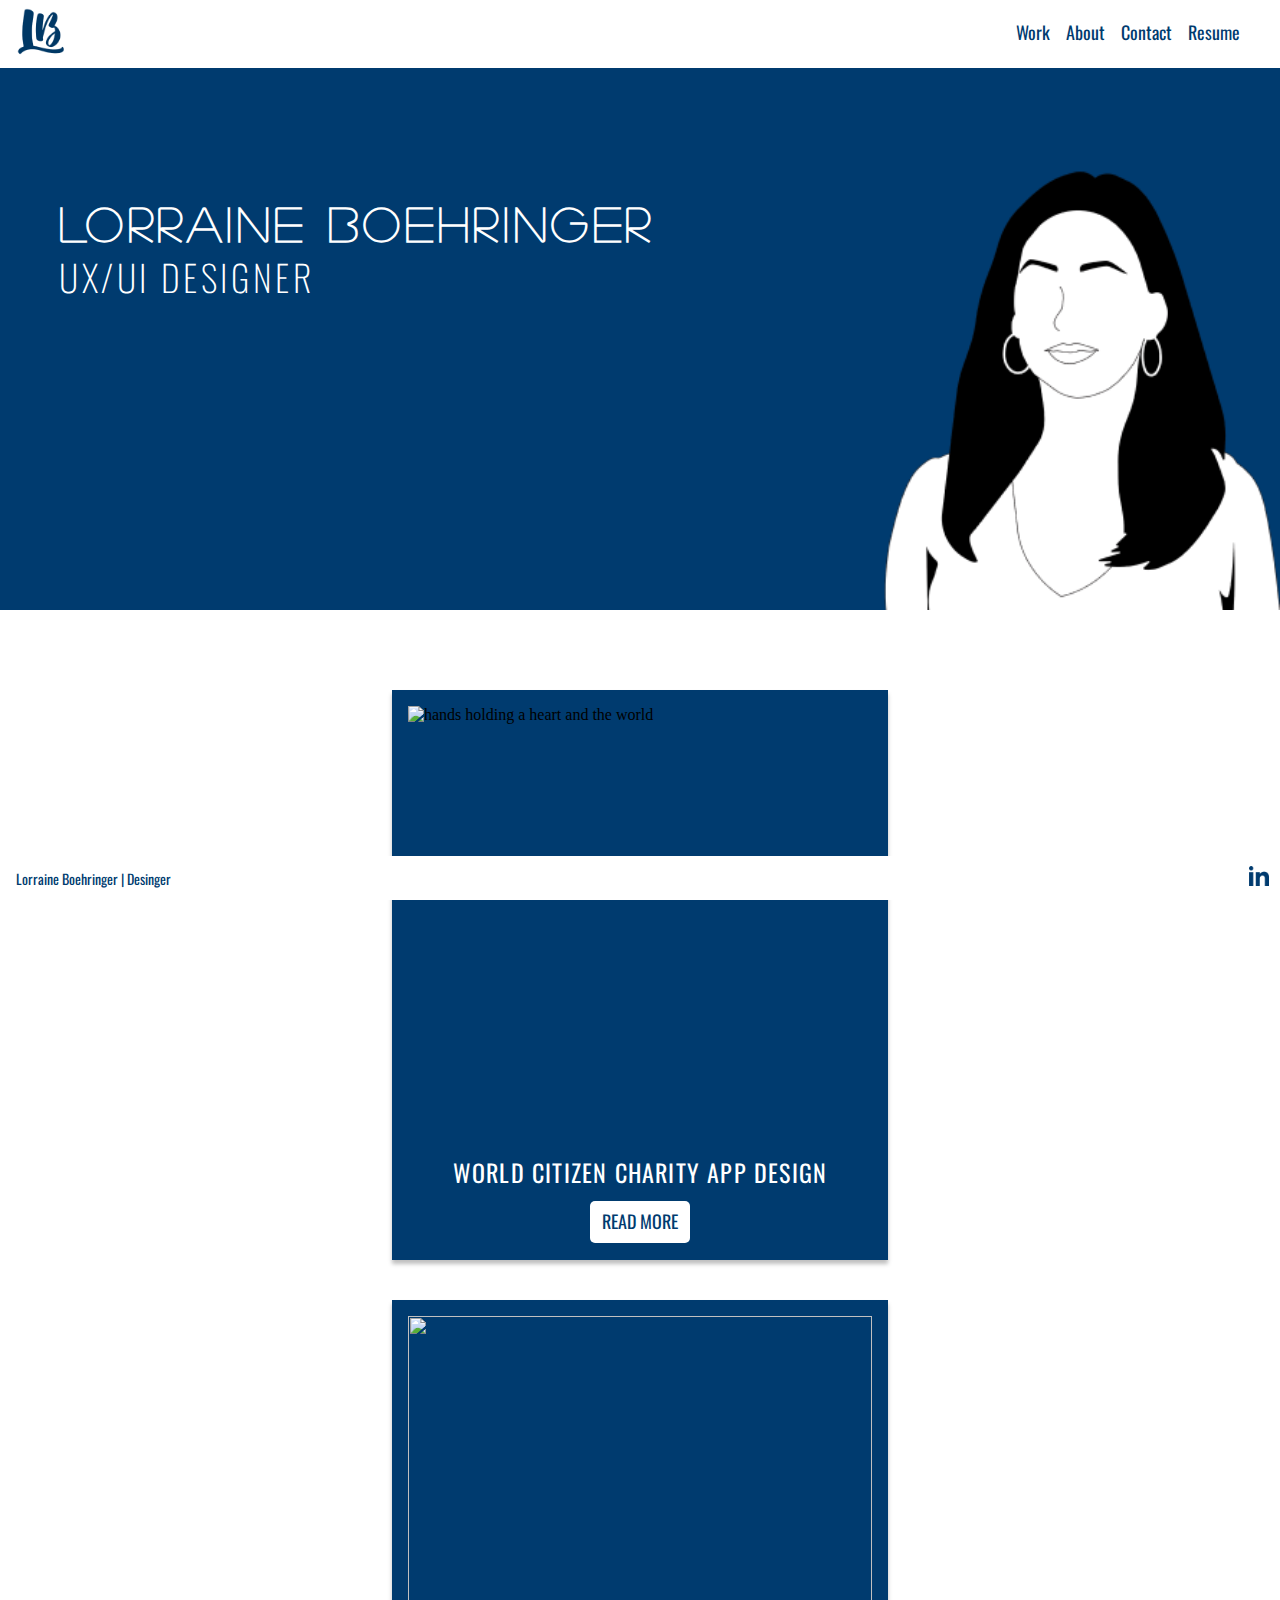
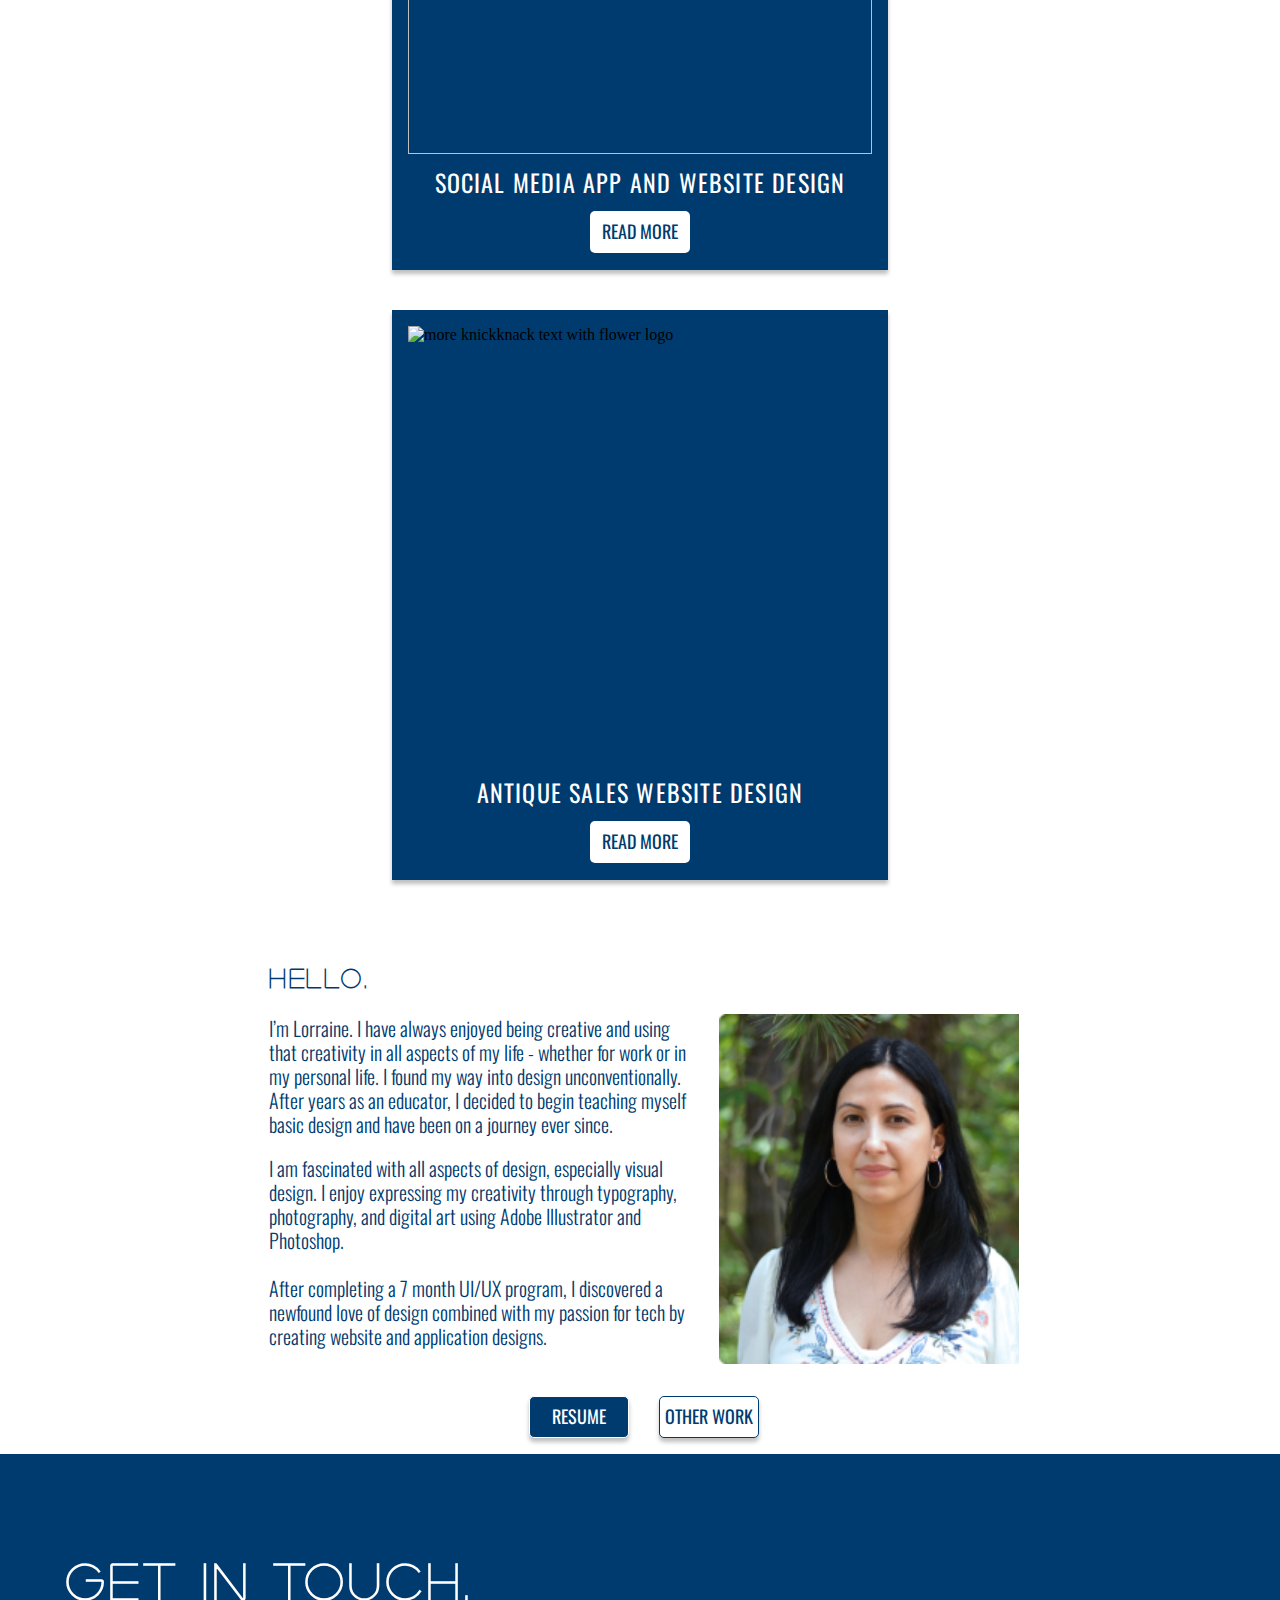
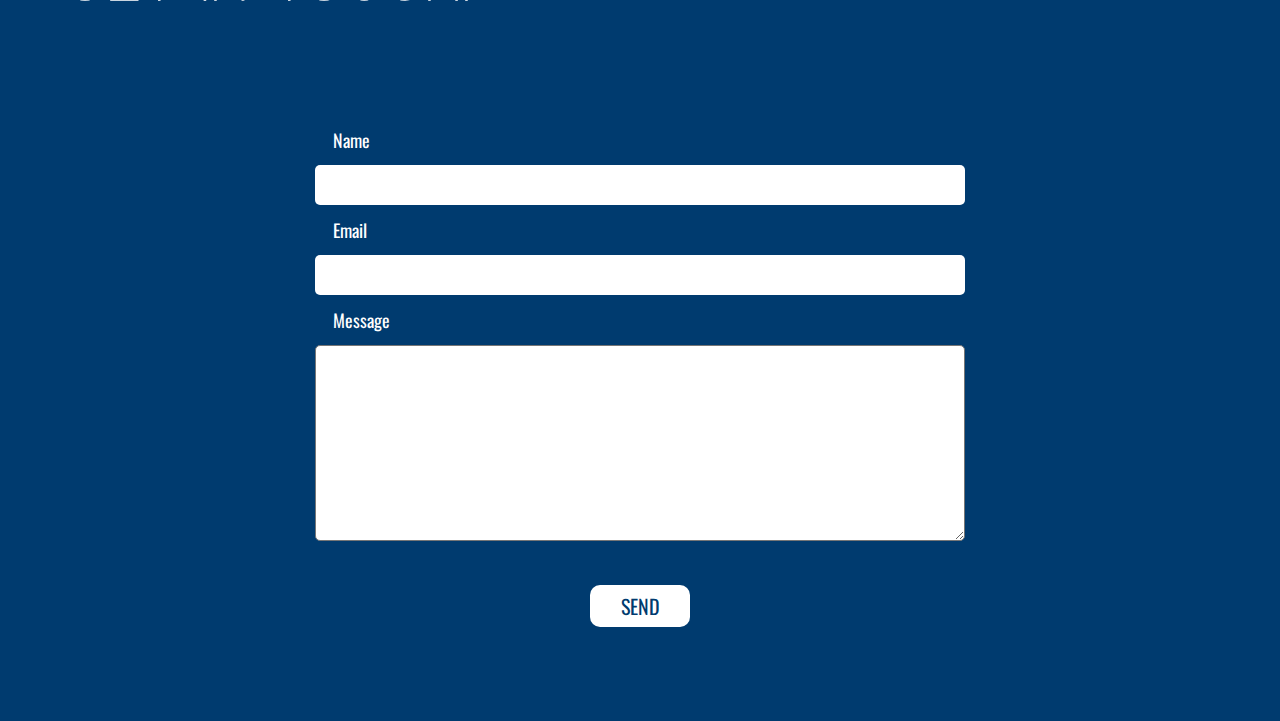
==== commit 3d665e03: "index page text to caps" ====
--- a/index.html
+++ b/index.html
@@ -35,7 +35,7 @@
     <header class="land-container ">
         <div>
             <h1>Lorraine Boehringer</h1>
-            <h2>UX/UI Designer</h2>
+            <h2>UX/UI DESIGNER</h2>
         </div>
         <img class="lor-outline" src="img/LG.png" alt="drawing of Lorraine">
     </header>
@@ -66,7 +66,7 @@
                 <img src="img/more knick.png" alt="more knickknack text with flower logo">
                 <div class="project-button-container">
                     <p class="project-title">ANTIQUE SALES WEBSITE DESIGN</p>
-                    <p class="project-description">Antique e-Commerce</p>
+                    <p class="project-description">Antique e-commerce</p>
                     <a href="project-3.html">
                         <p>READ MORE</p>
                     </a>
@@ -108,7 +108,7 @@
                 <textarea class="message-box" id="message" rows="5" cols="60" name="message" placeholder=""></textarea>
                 <input type="hidden" name="_subject" value="Lorraine's Portfolio">
                 <input type="hidden" name="_next" value="https://loboeh.github.io/portfolio/e-response.html">
-                <button type="submit">Send</button>
+                <button type="submit">SEND</button>
             </form>
         </div>
     </main>
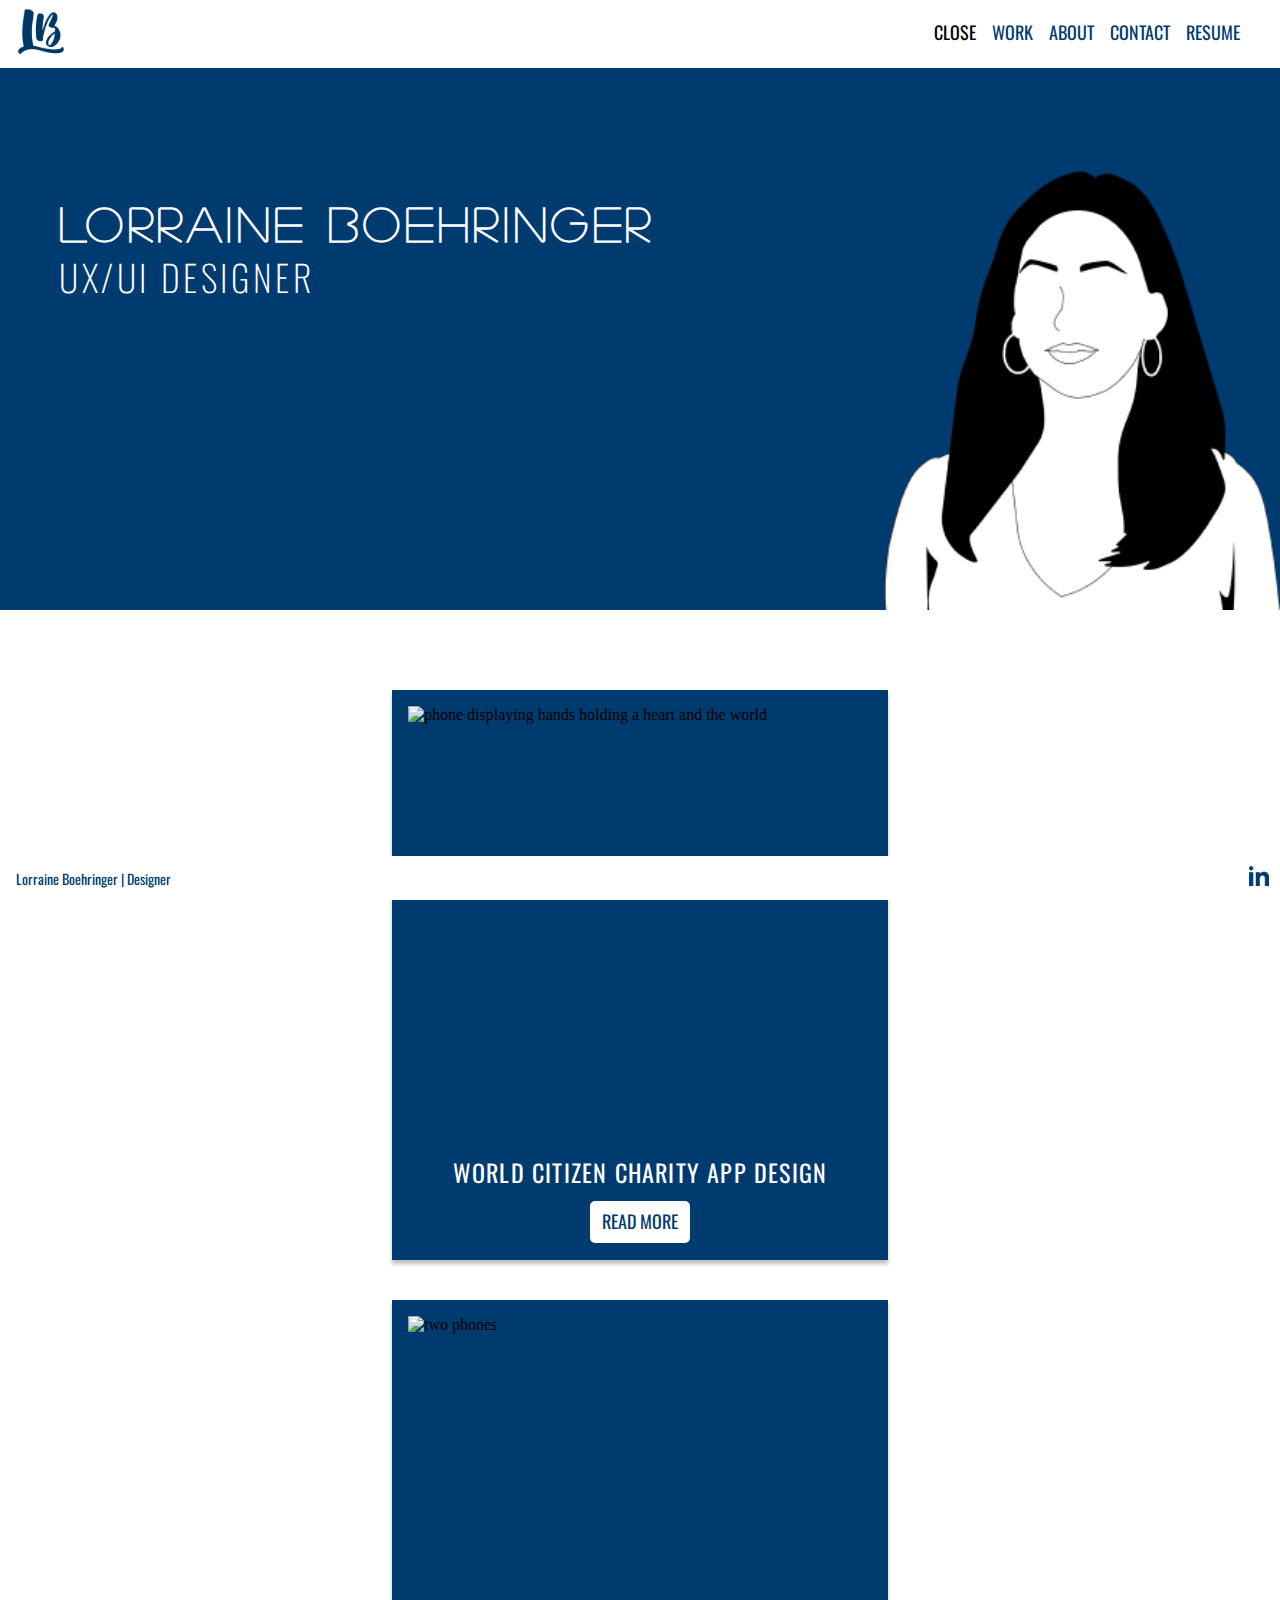
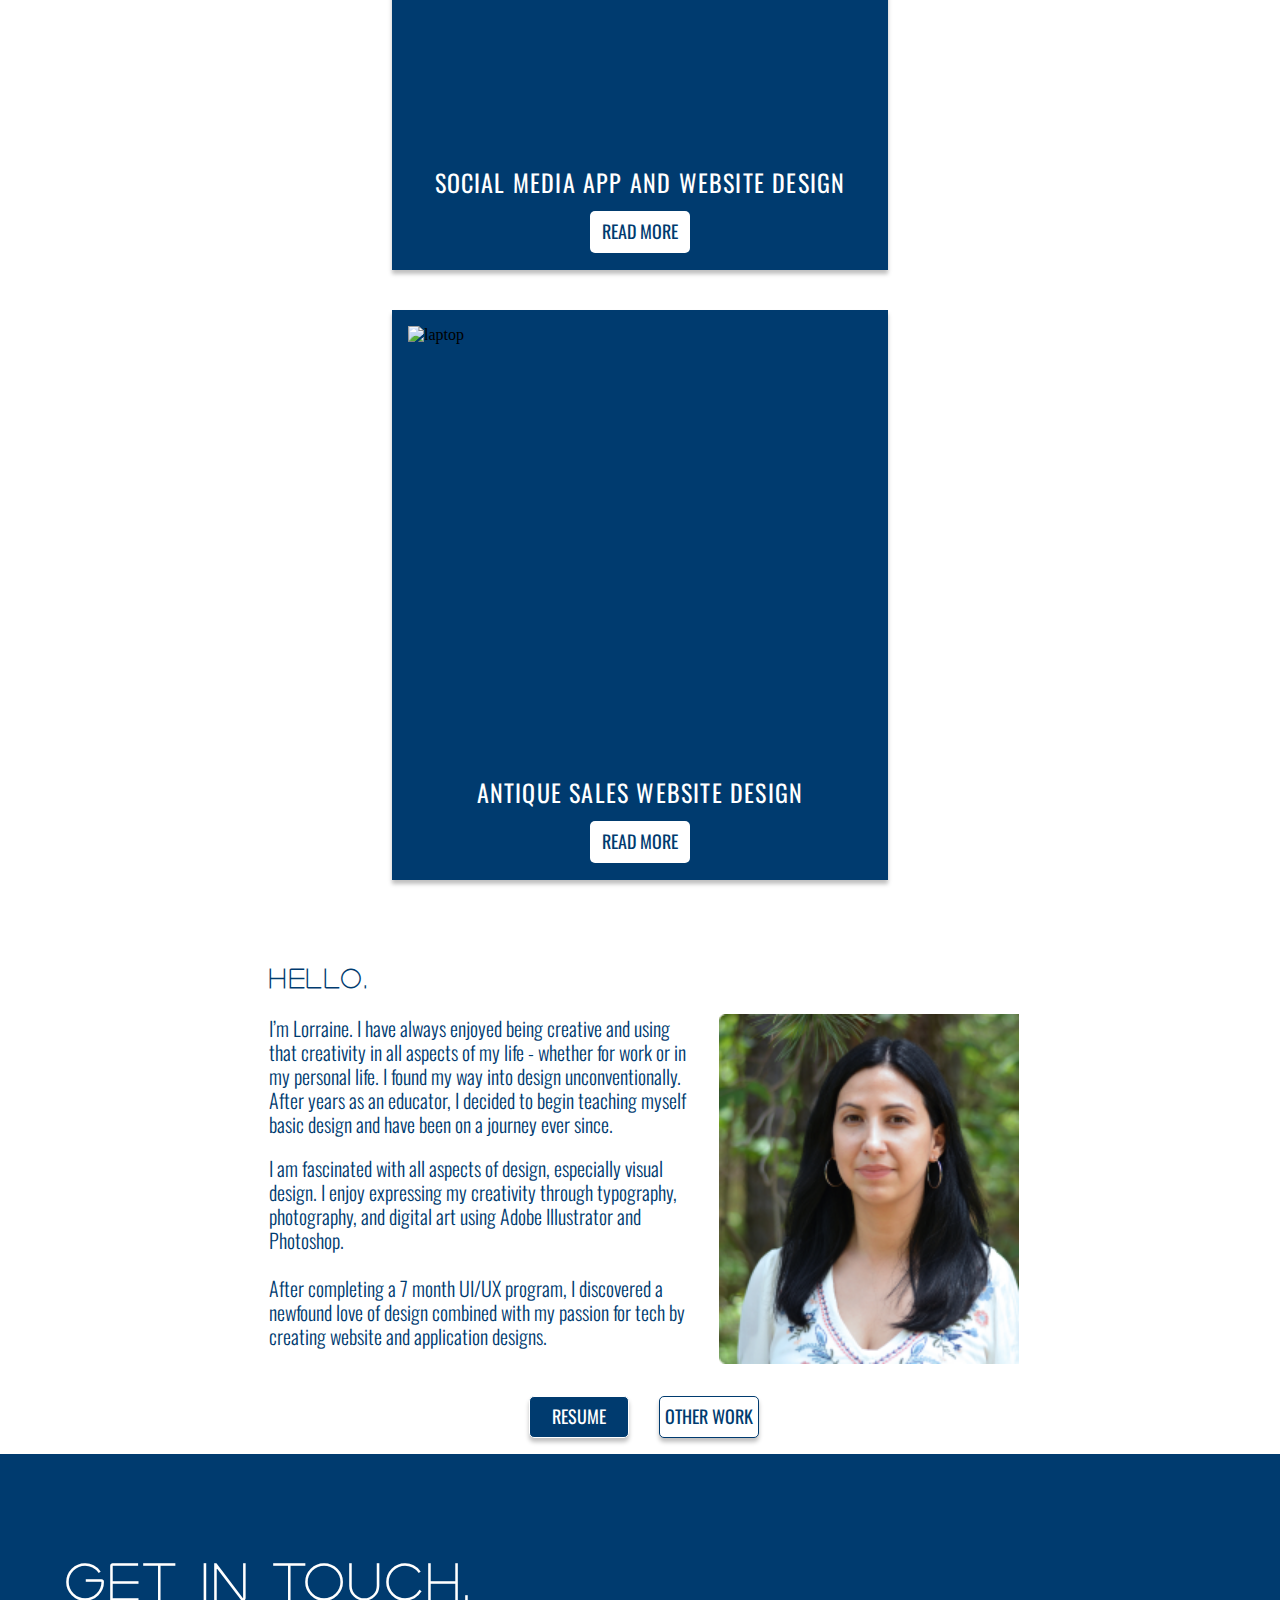
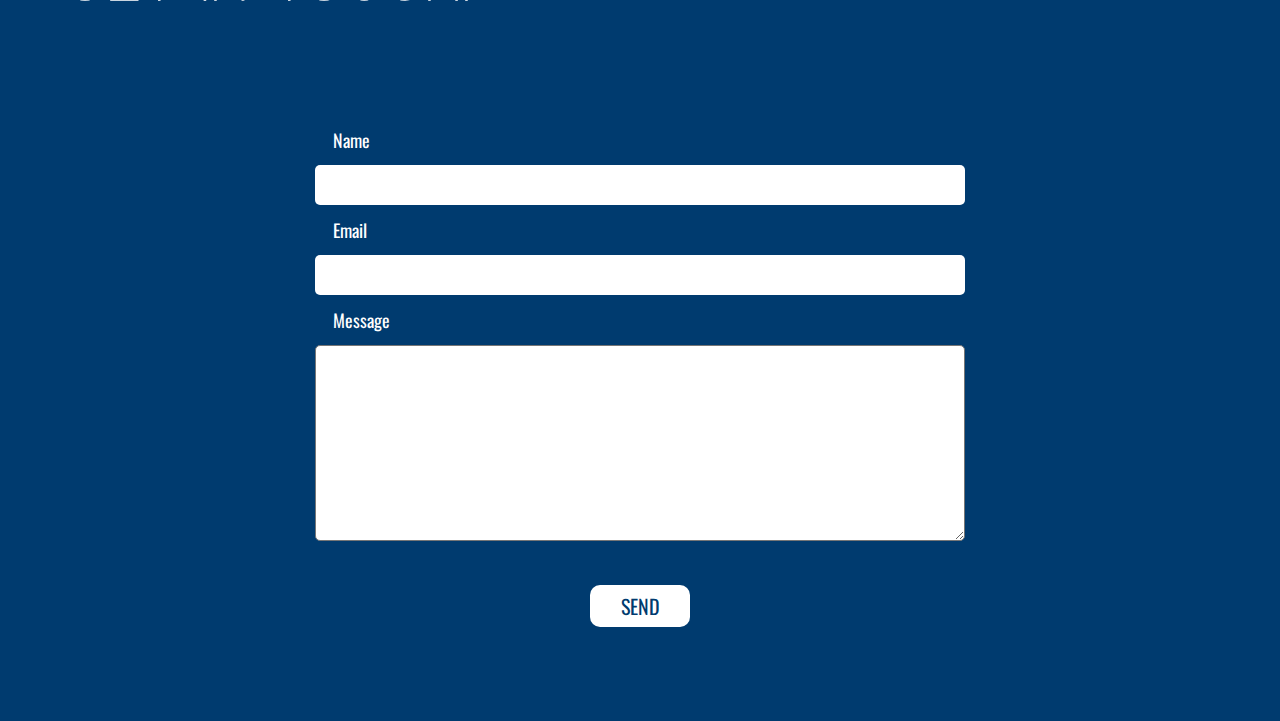
==== commit 6cea6c95: "path fix" ====
--- a/index.html
+++ b/index.html
@@ -22,11 +22,11 @@
         </div>
 
         <ul class="nav-links">
-            <li><a href="#project-link">Work <img class="nav-icons" src="img/Work.png" alt="breifcase icon"></a></li>
-            <li><a href="#about-link">About <img class="nav-icons" src="img/About.png"
-                        alt="paper with exclamation point icon"></a></li>
-            <li><a href="#contact-link">Contact <img class="nav-icons" src="img/Contact.png" alt="email icon"></a></li>
-            <li><a target="_blank" href="Lorraine's Resume.pdf">Resume <img class="nav-icons" src="img/Resume.png" alt="resume icon"></a></li>
+            <li class="nav-close-label">CLOSE</li>
+            <li><a href="#project-link"><img class="nav-icons" src="img/Work.png" alt="breifcase icon">WORK</a></li>
+            <li><a href="#about-link"><img class="nav-icons" src="img/About.png" alt="paper with exclamation point icon">ABOUT</a></li>
+            <li><a href="#contact-link"><img class="nav-icons" src="img/Contact.png" alt="email icon">CONTACT</a></li>
+            <li><a target="_blank" href="Lorraine's Resume.pdf"><img class="nav-icons" src="img/Resume.png" alt="resume icon">RESUME</a></li>
         </ul>
     </nav>
 
@@ -43,7 +43,7 @@
     <main>
         <div class="project-container" id="project-link">
             <div class="project-img">
-                <img src="img/hands.png" alt="hands holding a heart and the world">
+                <img src="img/hands.png" alt="phone displaying hands holding a heart and the world">
                 <div class="project-button-container">
                     <p class="project-title">WORLD CITIZEN CHARITY APP DESIGN</p>
                     <p class="project-description">Donating made easier</p>
@@ -53,7 +53,7 @@
                 </div>
             </div>
             <div class="project-img proj-2">
-                <img src="img/SMA.png" alt="">
+                <img src="img/SMA.png" alt="two phones">
                 <div class="project-button-container">
                     <p class="project-title">SOCIAL MEDIA APP AND WEBSITE DESIGN</p>
                     <p class="project-description">Social media for tech enthusiasts</p>
@@ -63,7 +63,7 @@
                 </div>
             </div>
             <div class="project-img proj-3">
-                <img src="img/more knick.png" alt="more knickknack text with flower logo">
+                <img src="img/more knick.png" alt="laptop">
                 <div class="project-button-container">
                     <p class="project-title">ANTIQUE SALES WEBSITE DESIGN</p>
                     <p class="project-description">Antique e-commerce</p>
@@ -114,7 +114,7 @@
     </main>
     
     <footer>
-        <p>Lorraine Boehringer | Desinger</p>
+        <p>Lorraine Boehringer | Designer</p>
         <div class="foot-img-container">
             <a href="https://www.linkedin.com/in/loboeh/" target="_blank" rel="noreferrer"><img class="foot-img" src="img/linkedin.png" alt="linkedin icon"></a>
         </div>
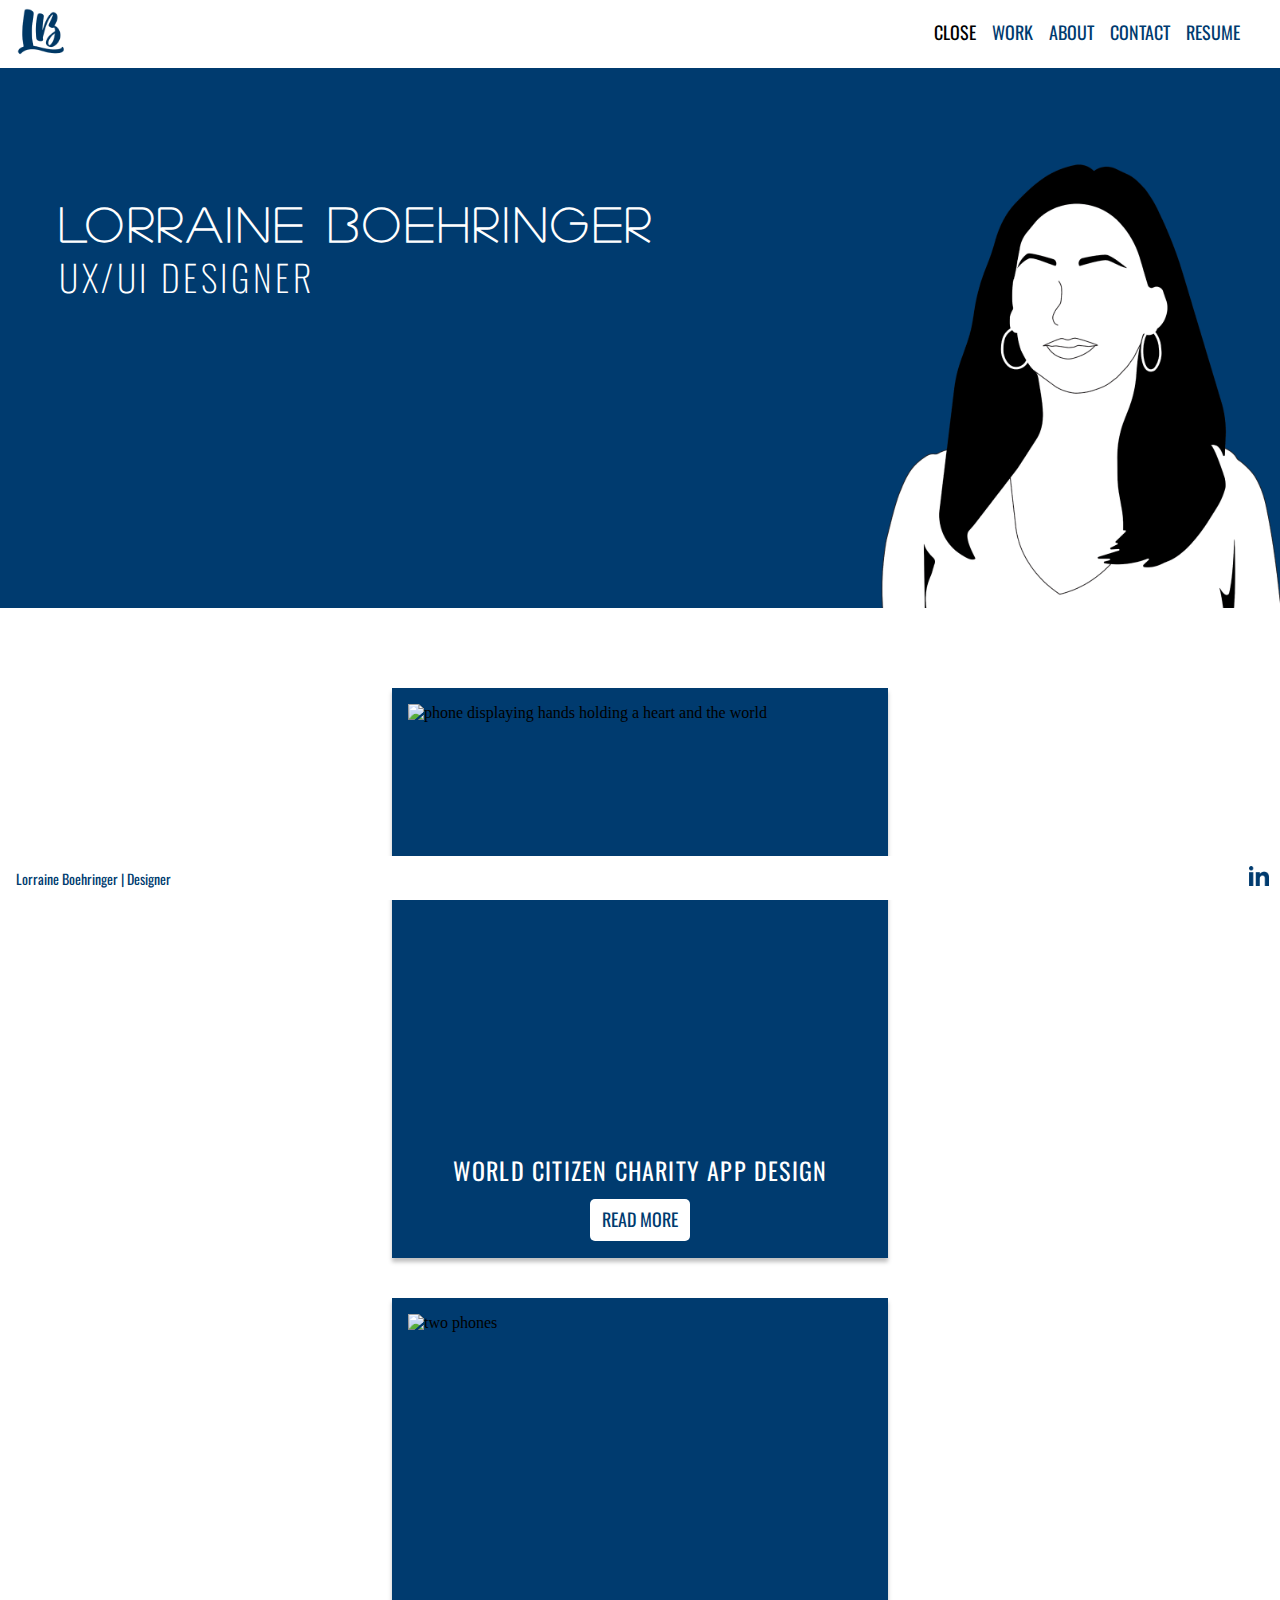
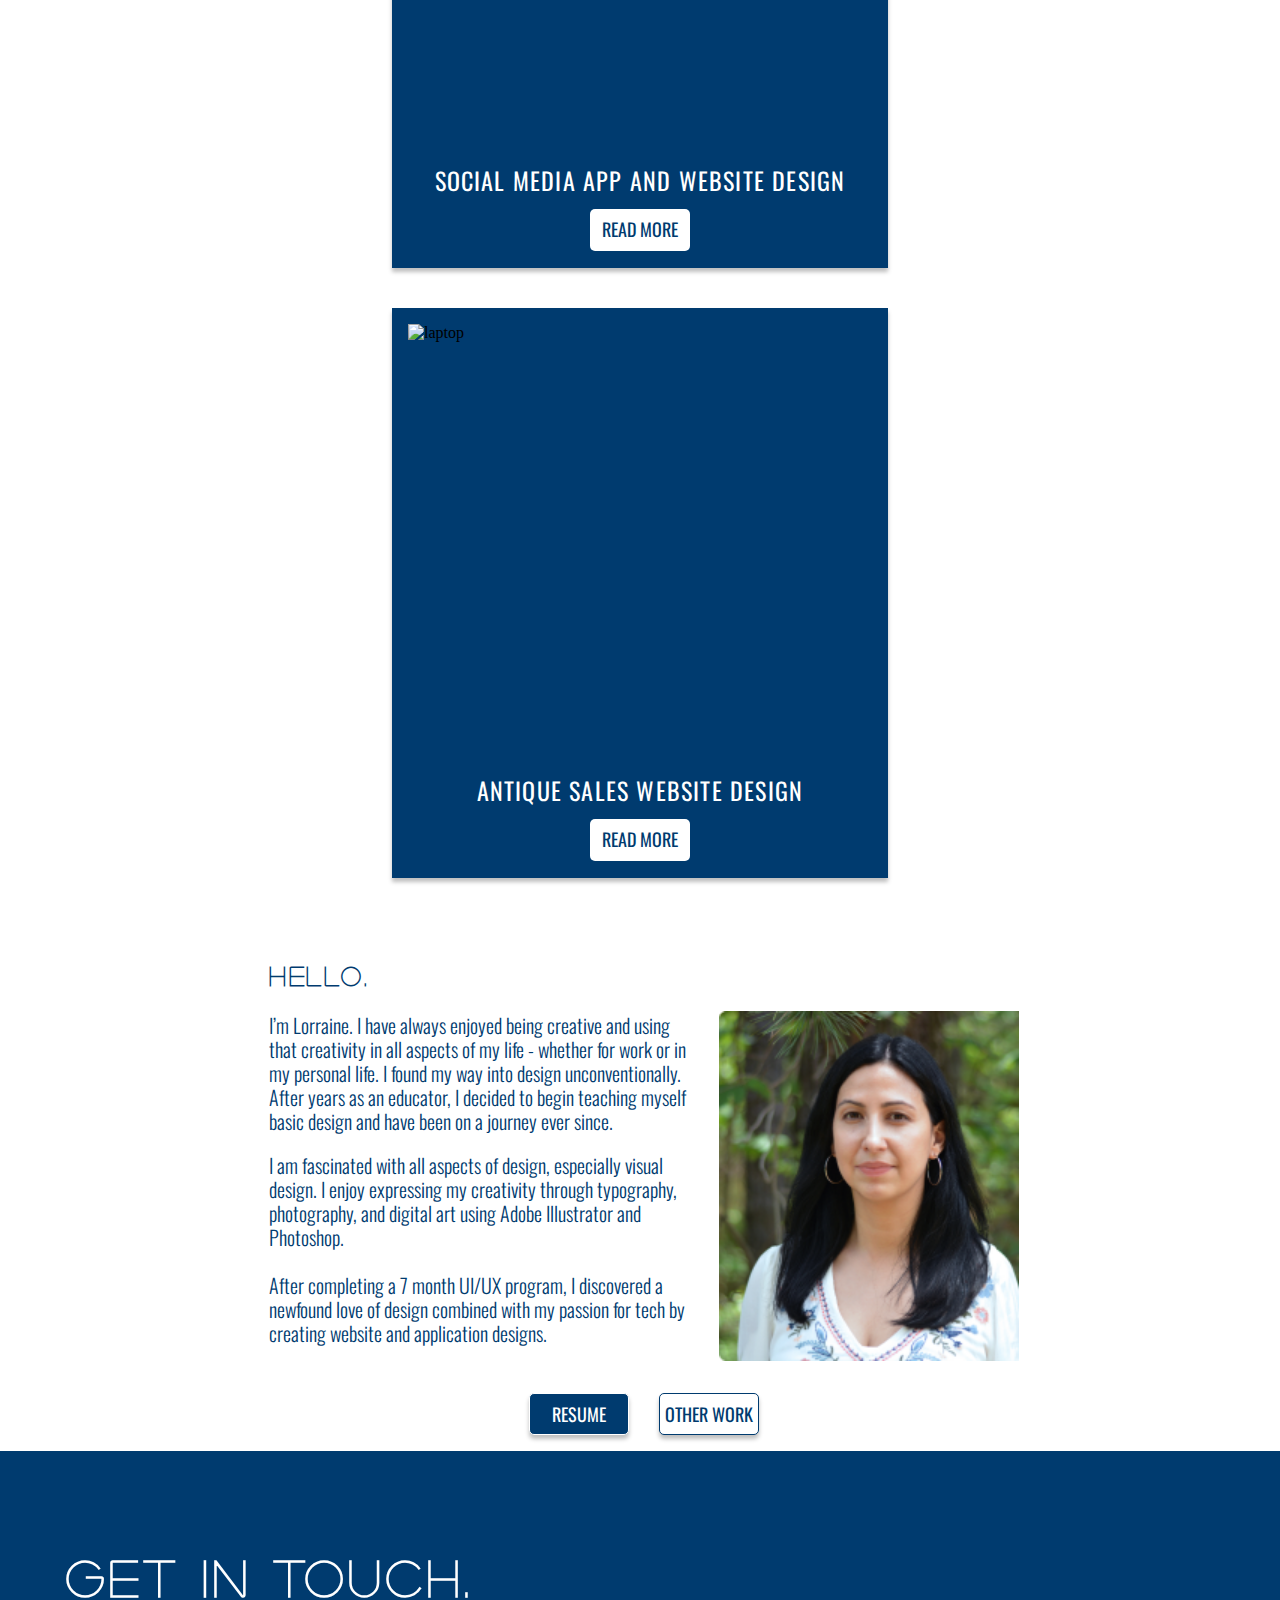
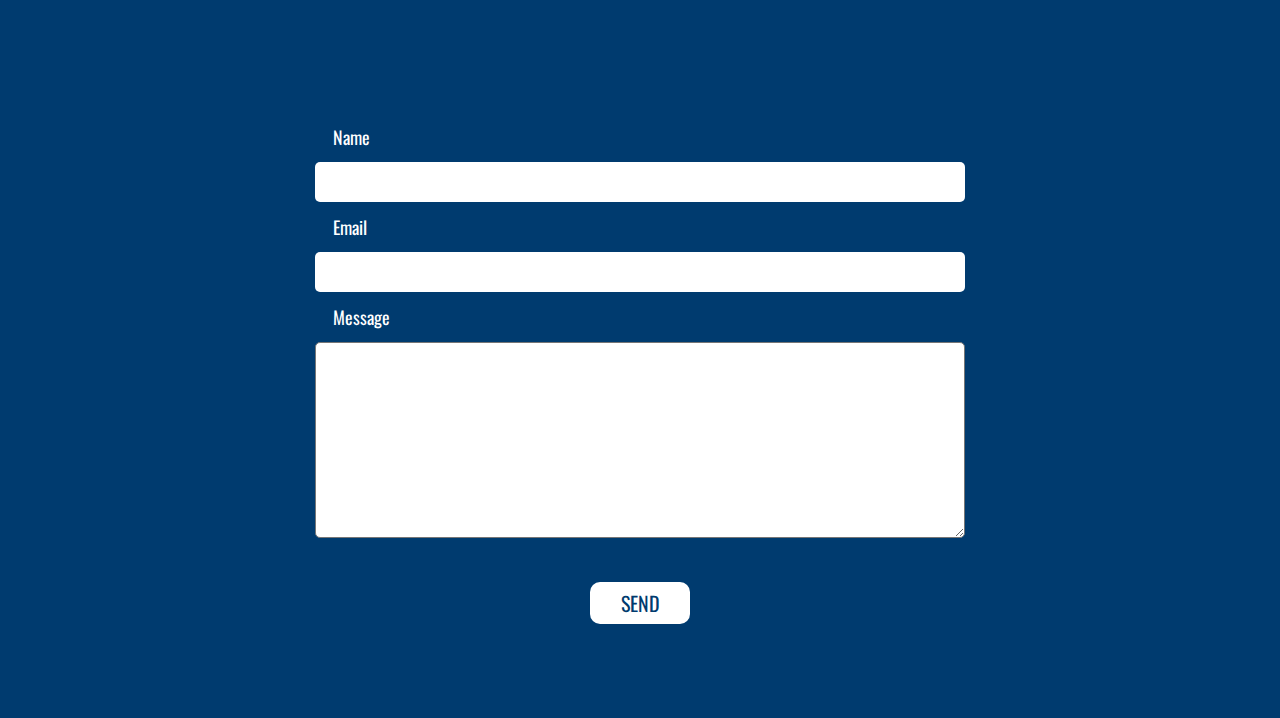
==== commit 2118db90: "resume update" ====
--- a/index.html
+++ b/index.html
@@ -26,7 +26,7 @@
             <li><a href="#project-link"><img class="nav-icons" src="img/Work.png" alt="breifcase icon">WORK</a></li>
             <li><a href="#about-link"><img class="nav-icons" src="img/About.png" alt="paper with exclamation point icon">ABOUT</a></li>
             <li><a href="#contact-link"><img class="nav-icons" src="img/Contact.png" alt="email icon">CONTACT</a></li>
-            <li><a target="_blank" href="Lorraine's Resume.pdf"><img class="nav-icons" src="img/Resume.png" alt="resume icon">RESUME</a></li>
+            <li><a target="_blank" href="Lorraine Boehringer Resume.pdf"><img class="nav-icons" src="img/Resume.png" alt="resume icon">RESUME</a></li>
         </ul>
     </nav>
 
@@ -87,7 +87,7 @@
                 </p>
                 <img class="about-pic" src="img/LB Pic.png" alt="Lorraine">
                 <div class="resume-container" id="resume-link">
-                    <a target="_blank" href="Lorraine's Resume.pdf">
+                    <a target="_blank" href="Lorraine Boehringer Resume.pdf">
                         <div class="resume-work resume">RESUME</div>
                     </a>
                     <a href="works.html">
